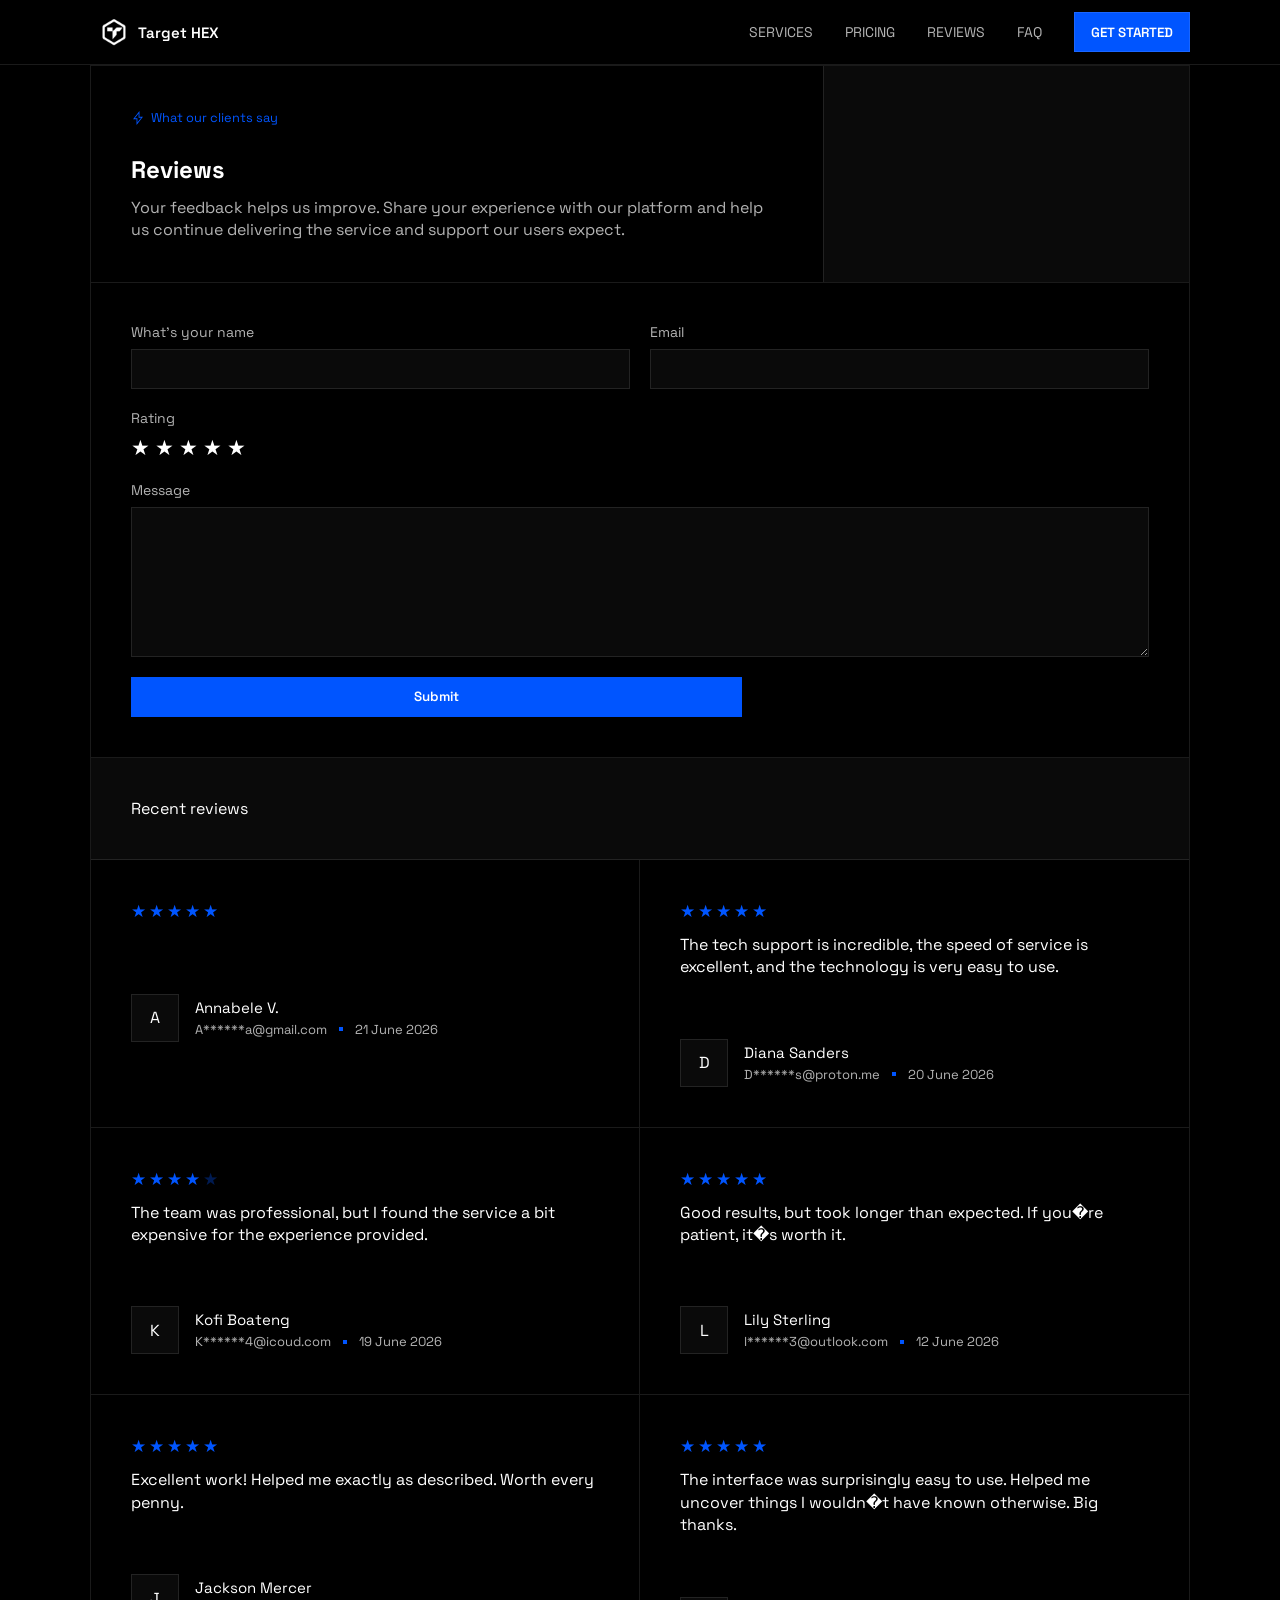
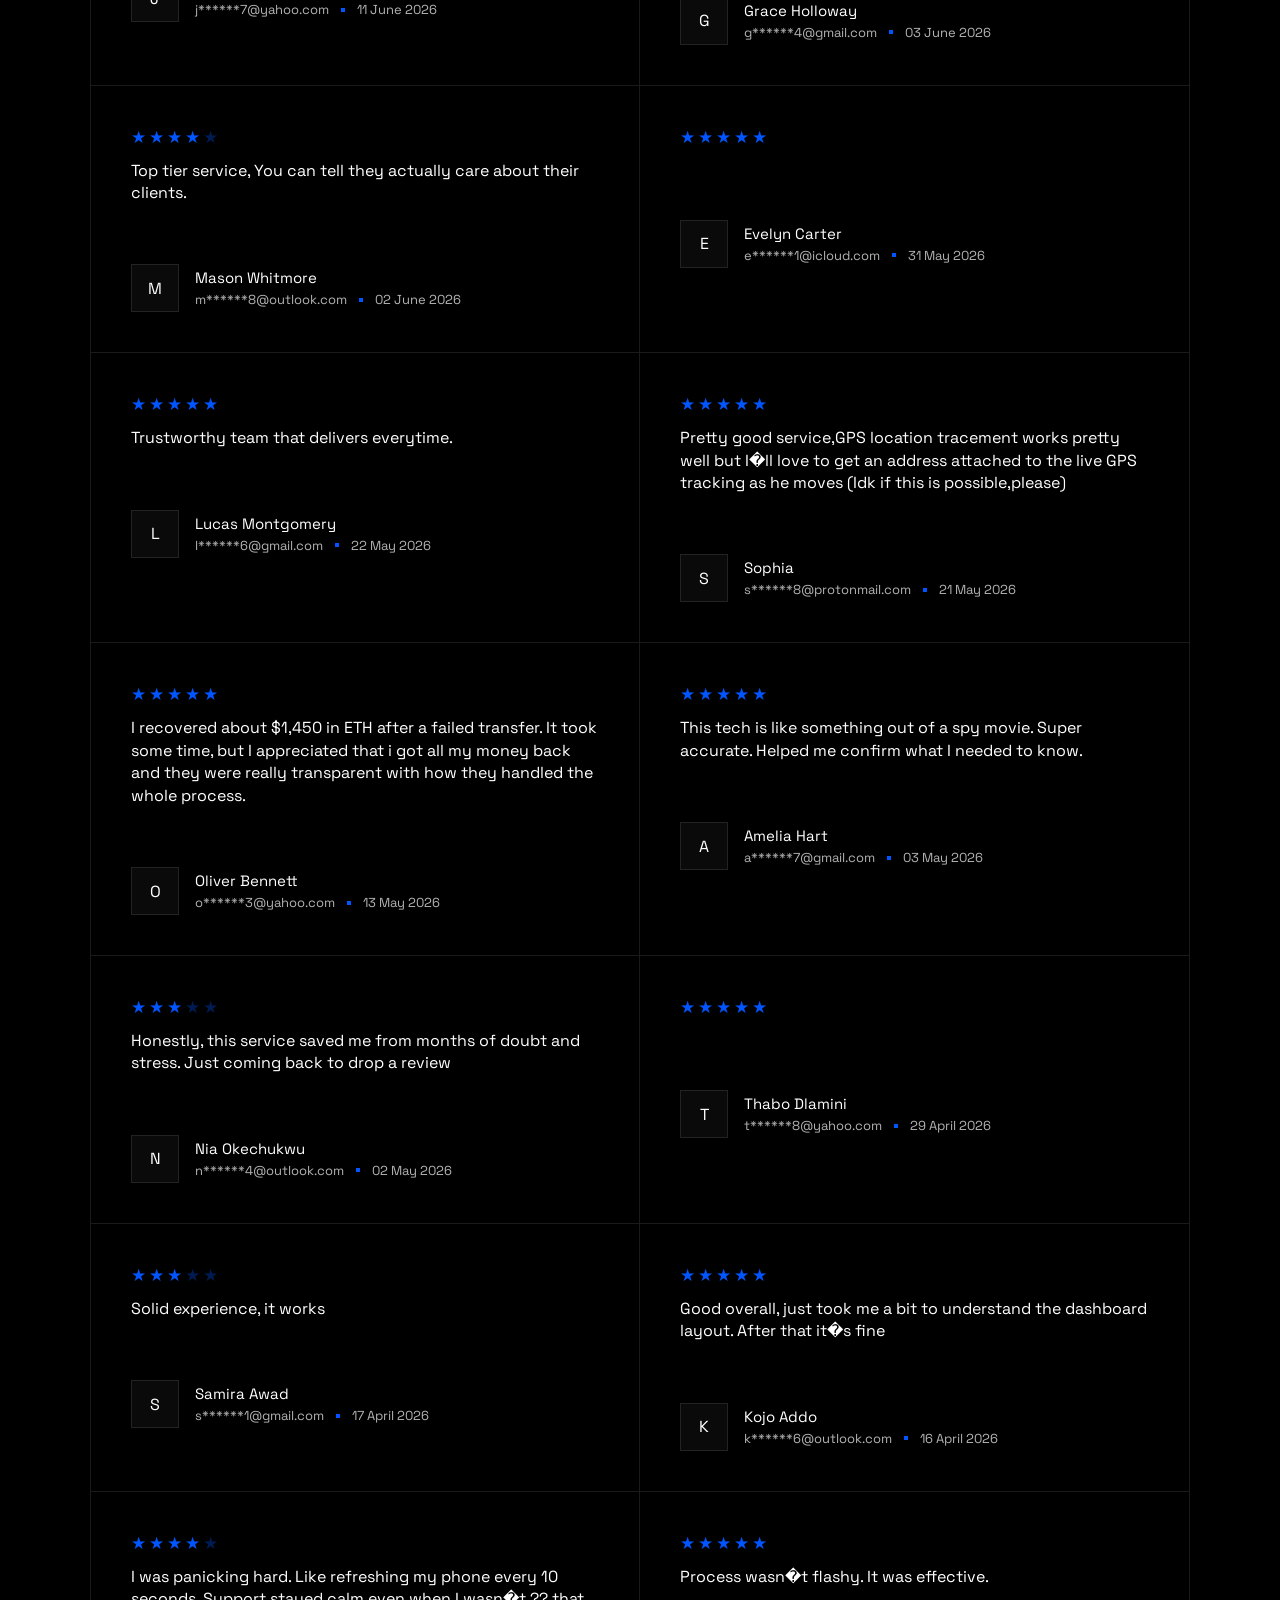
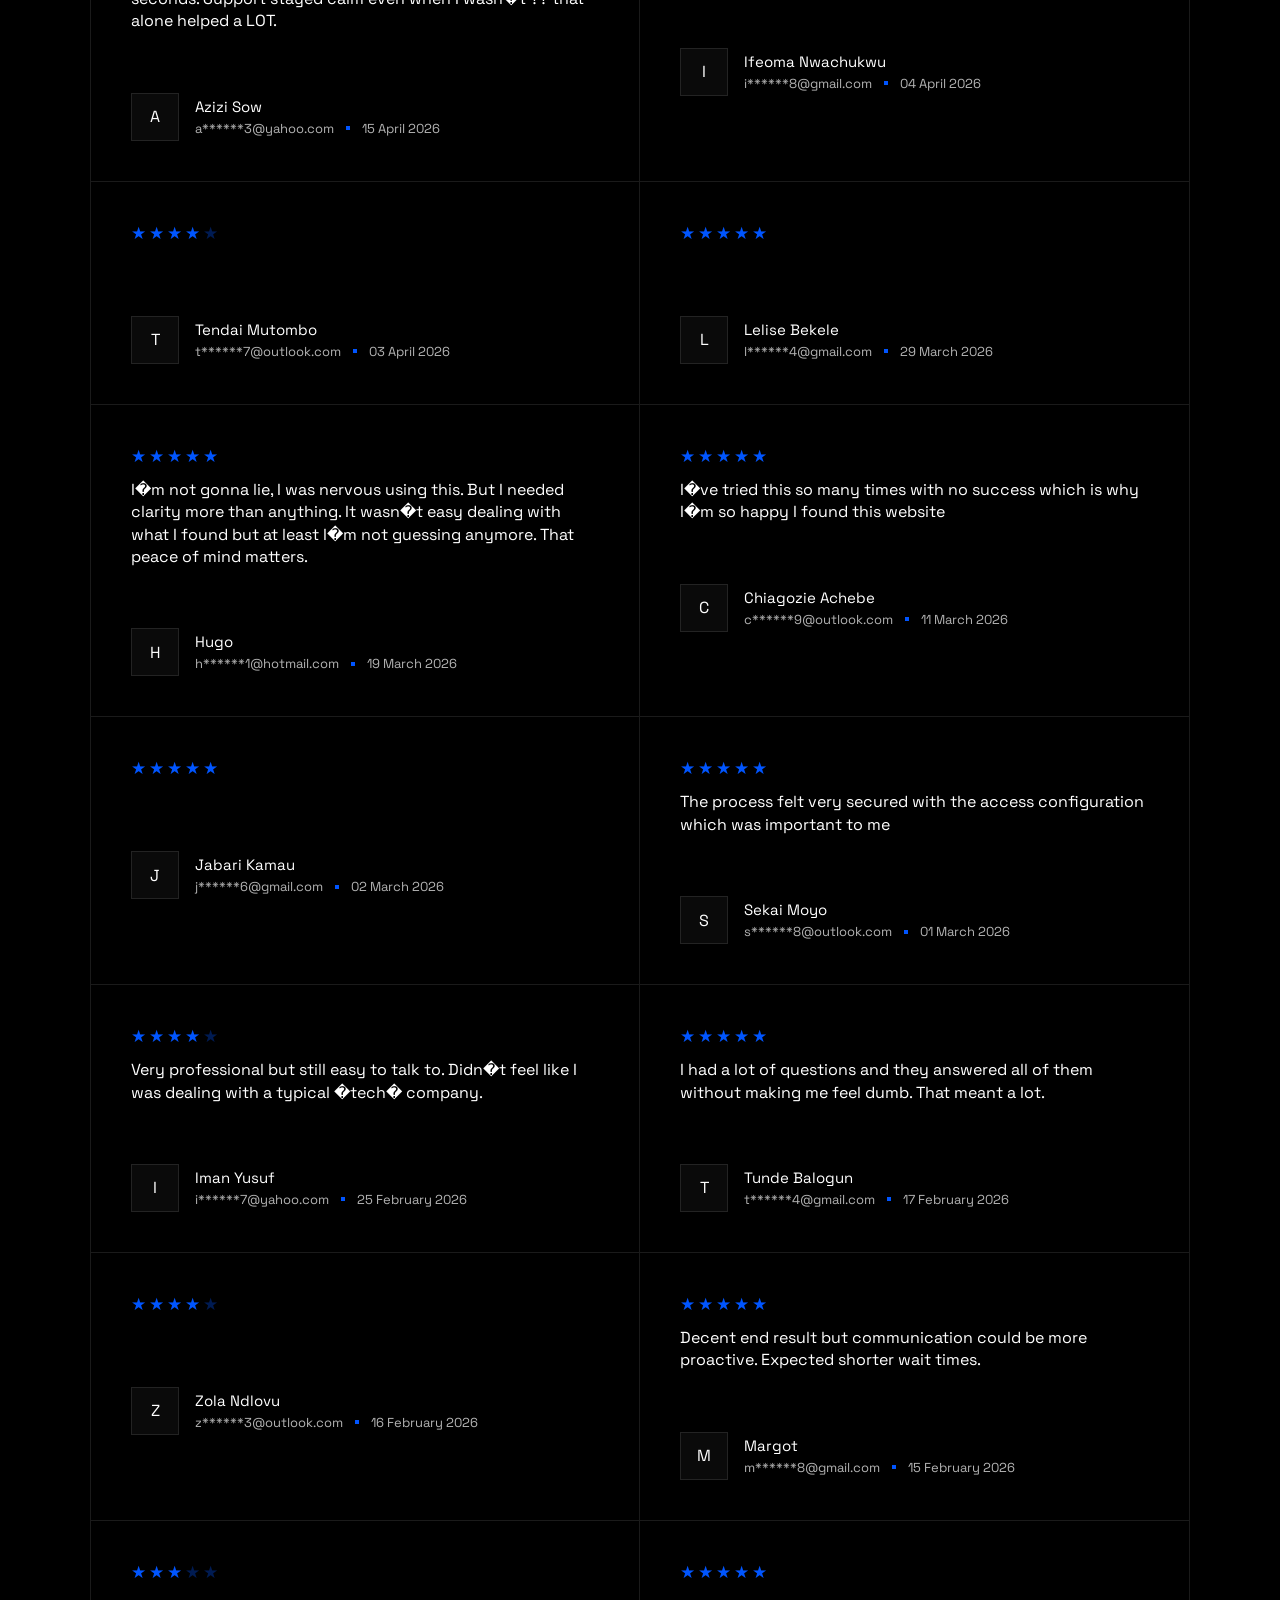
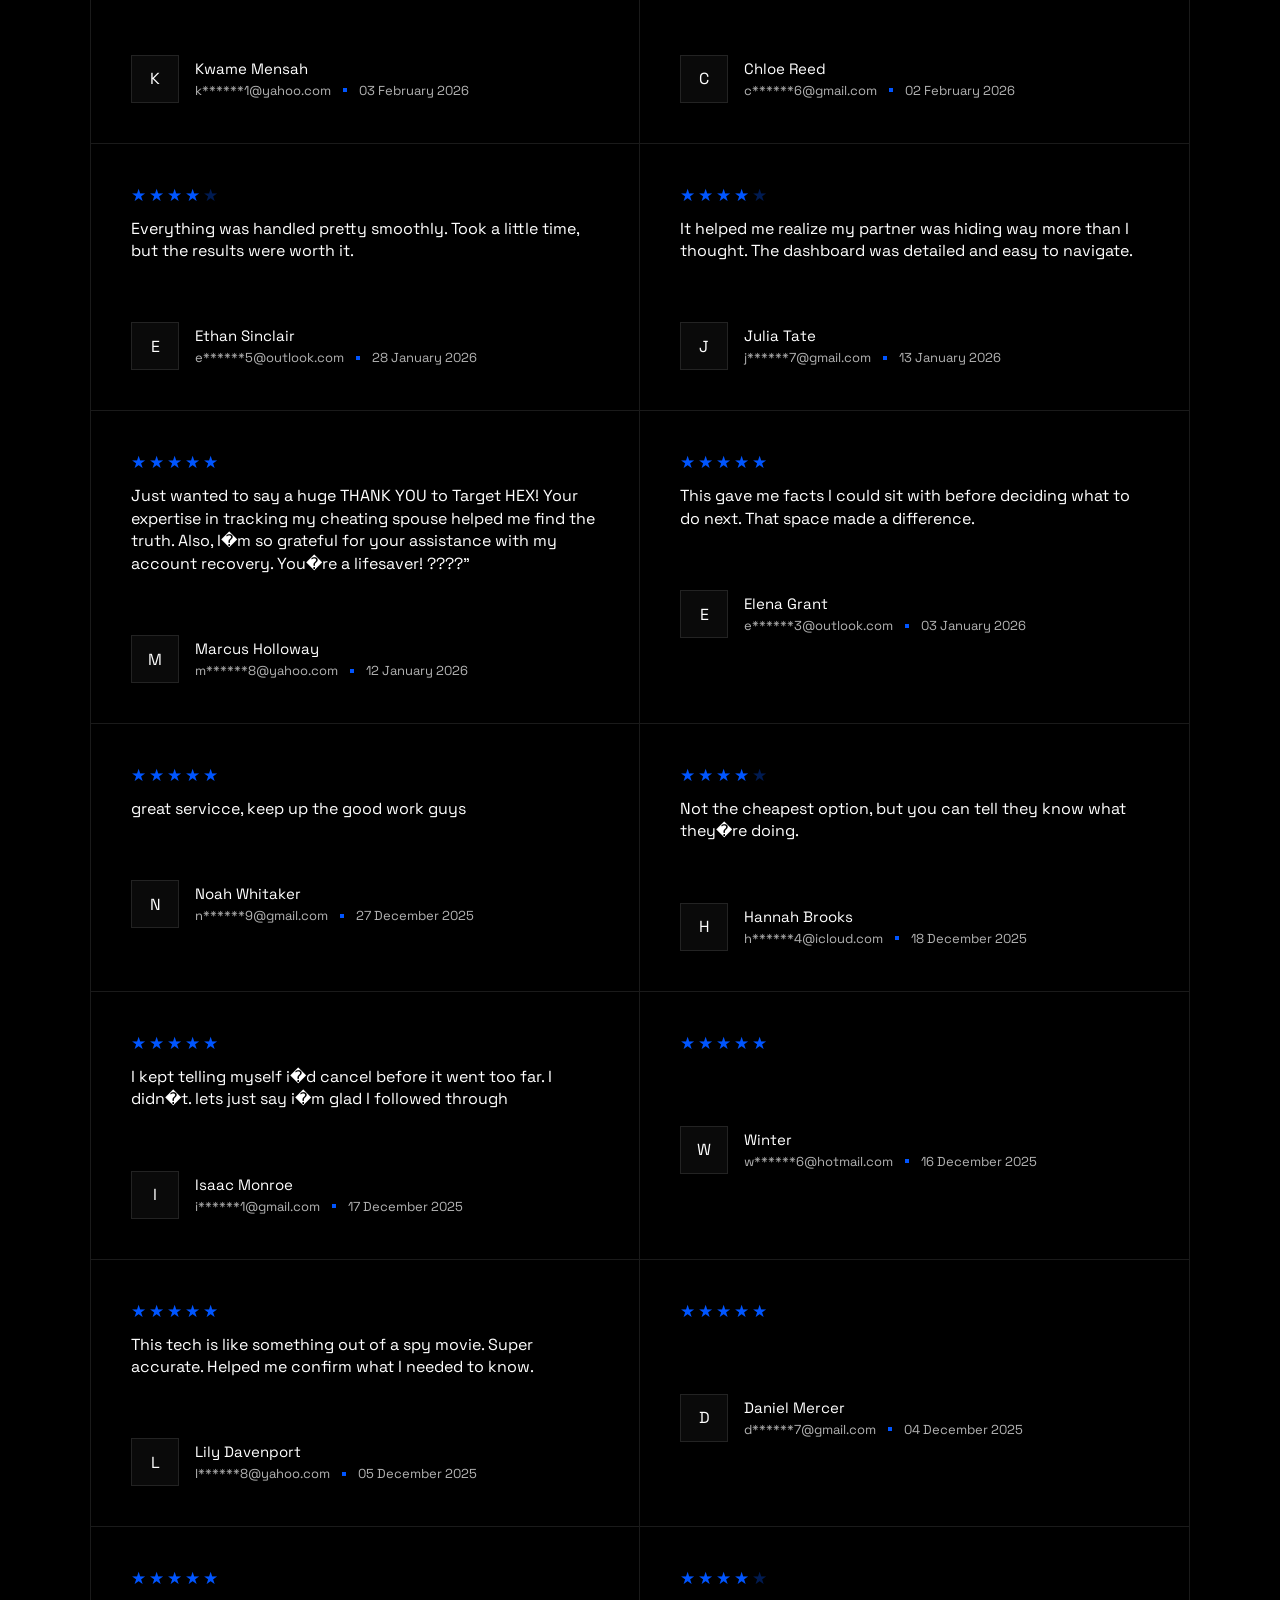
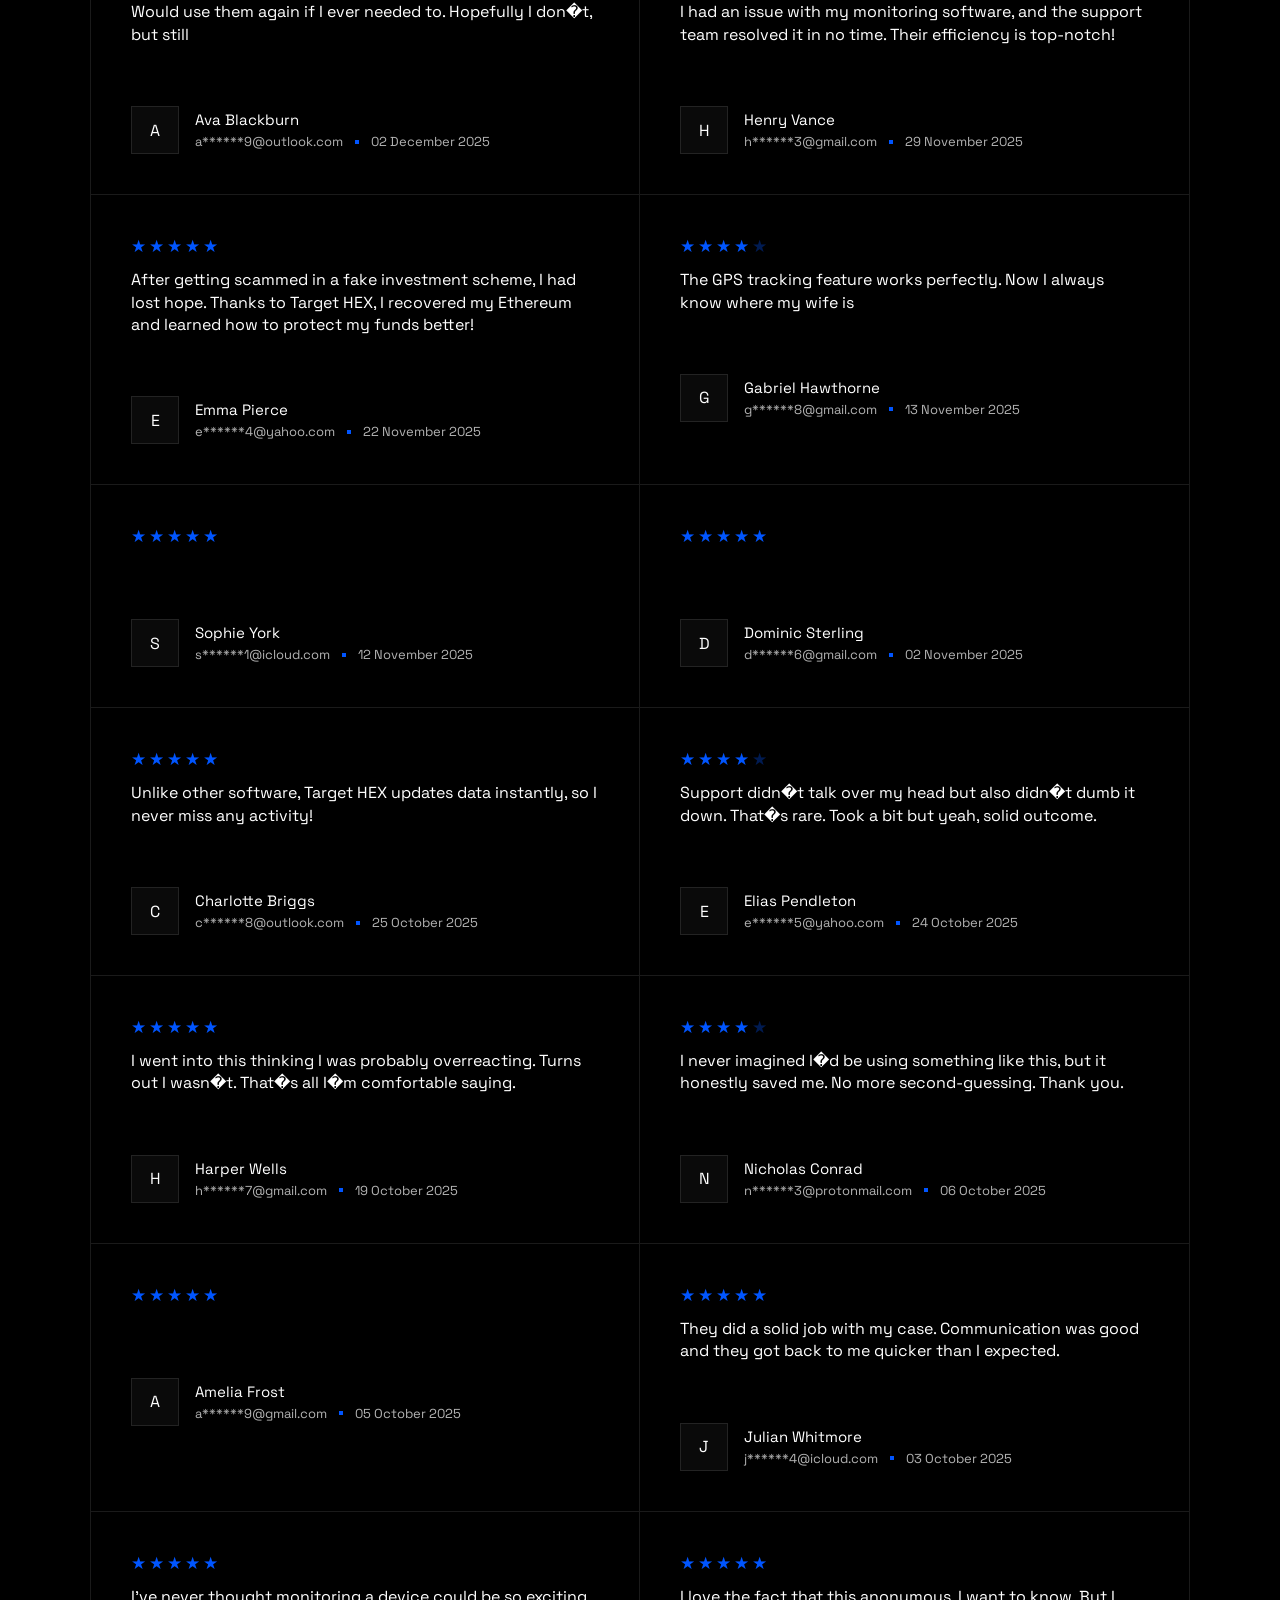
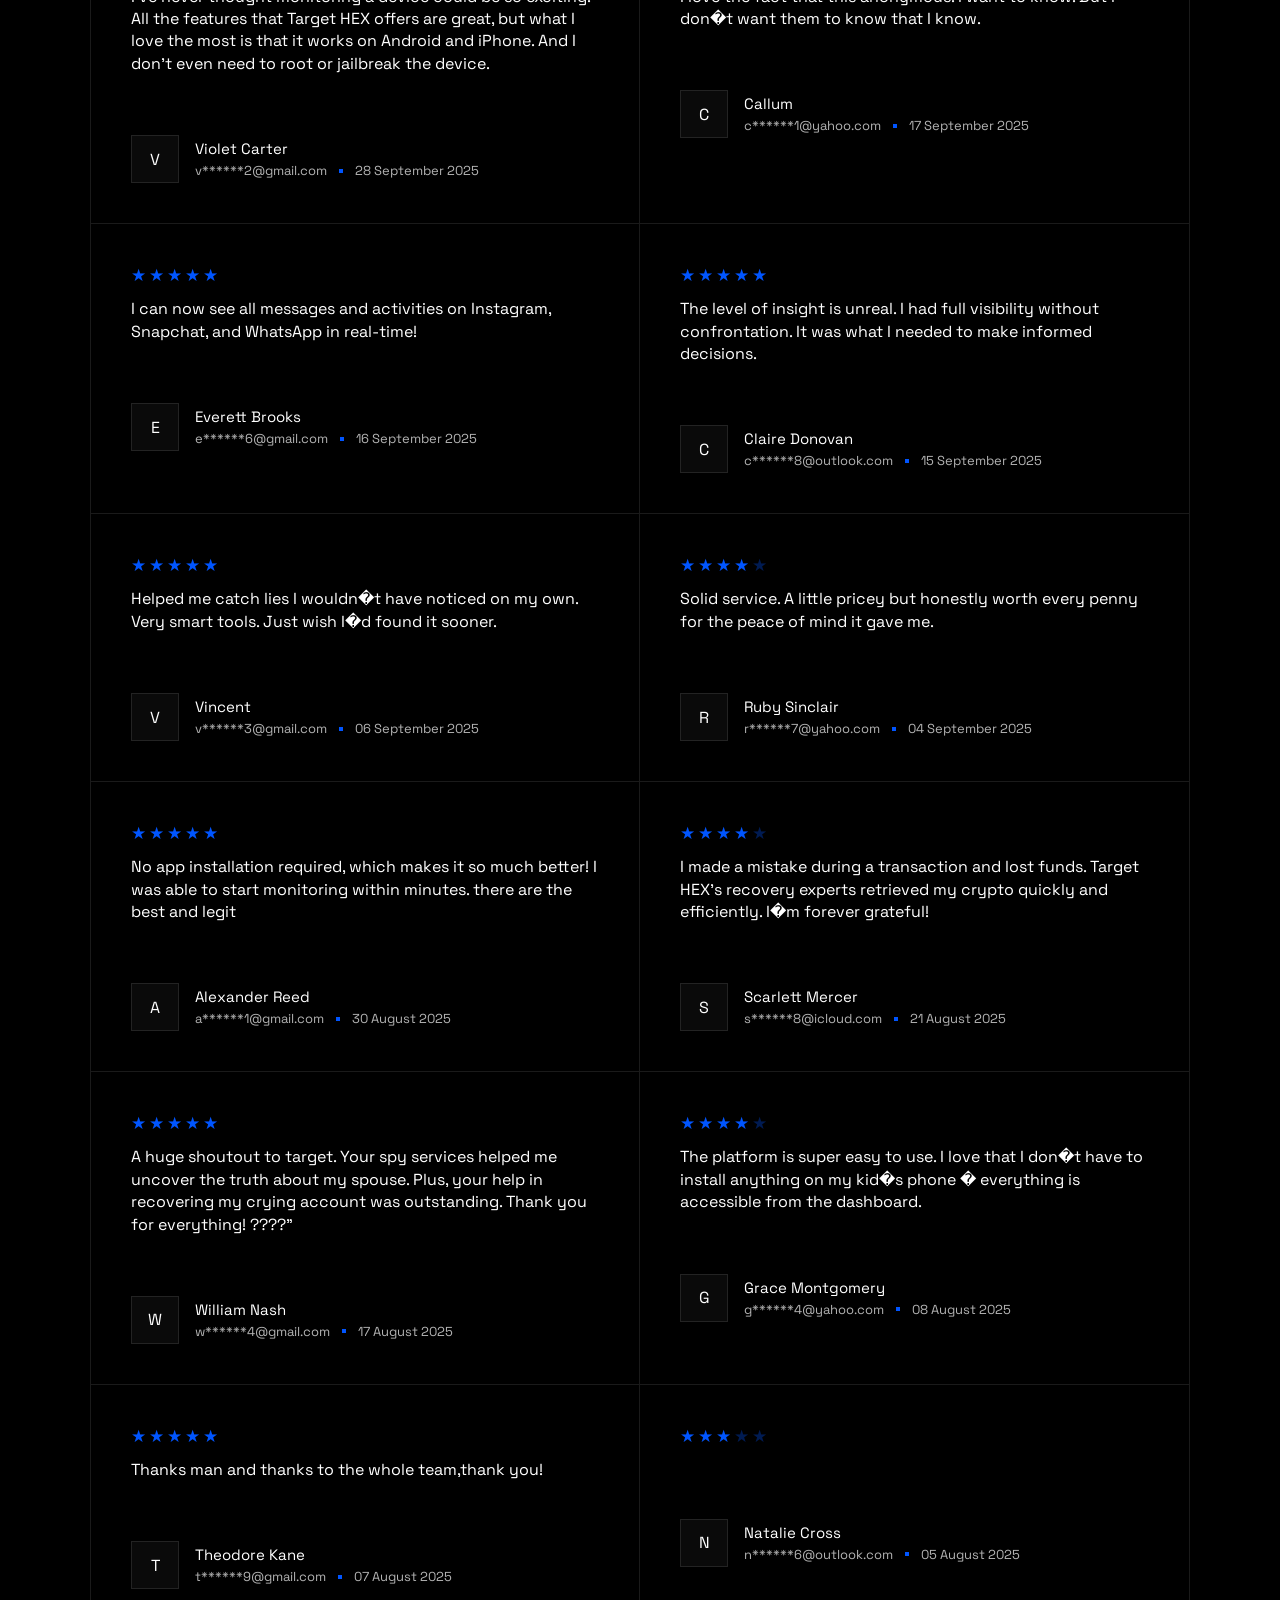
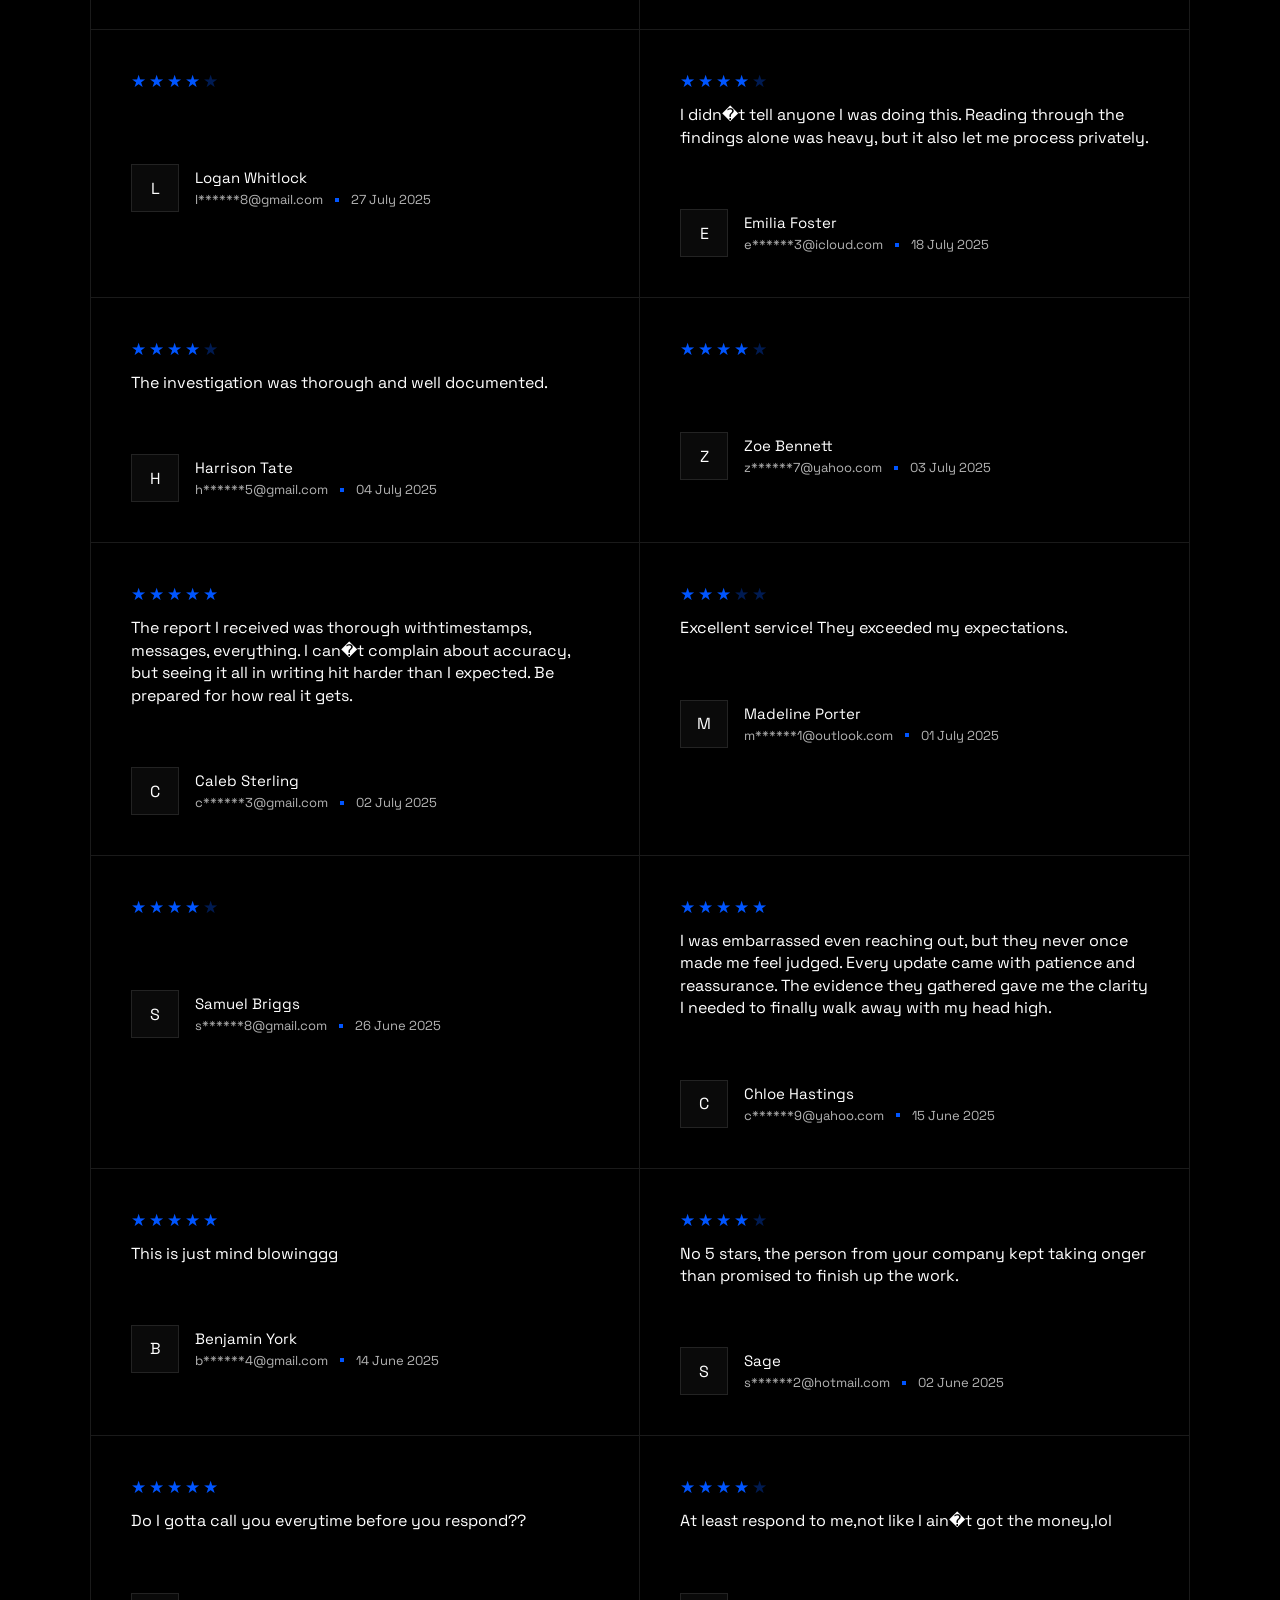
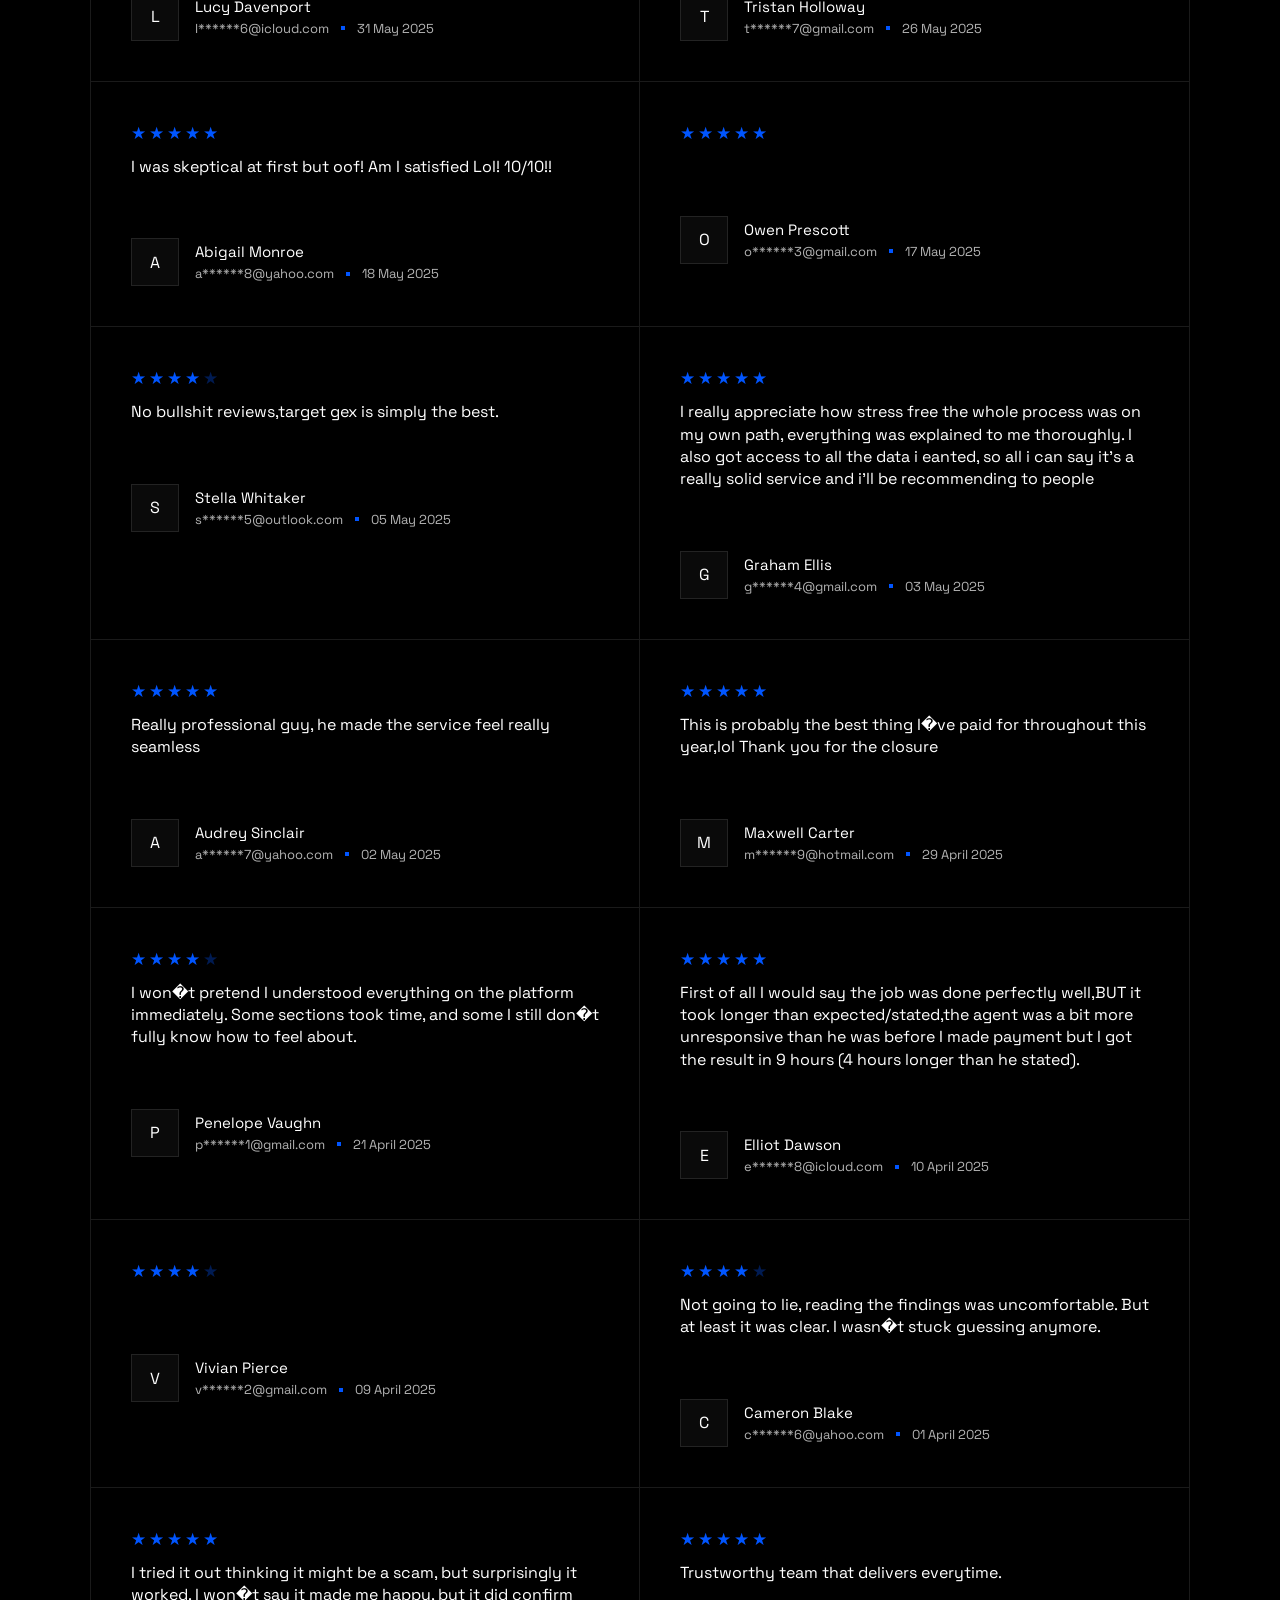
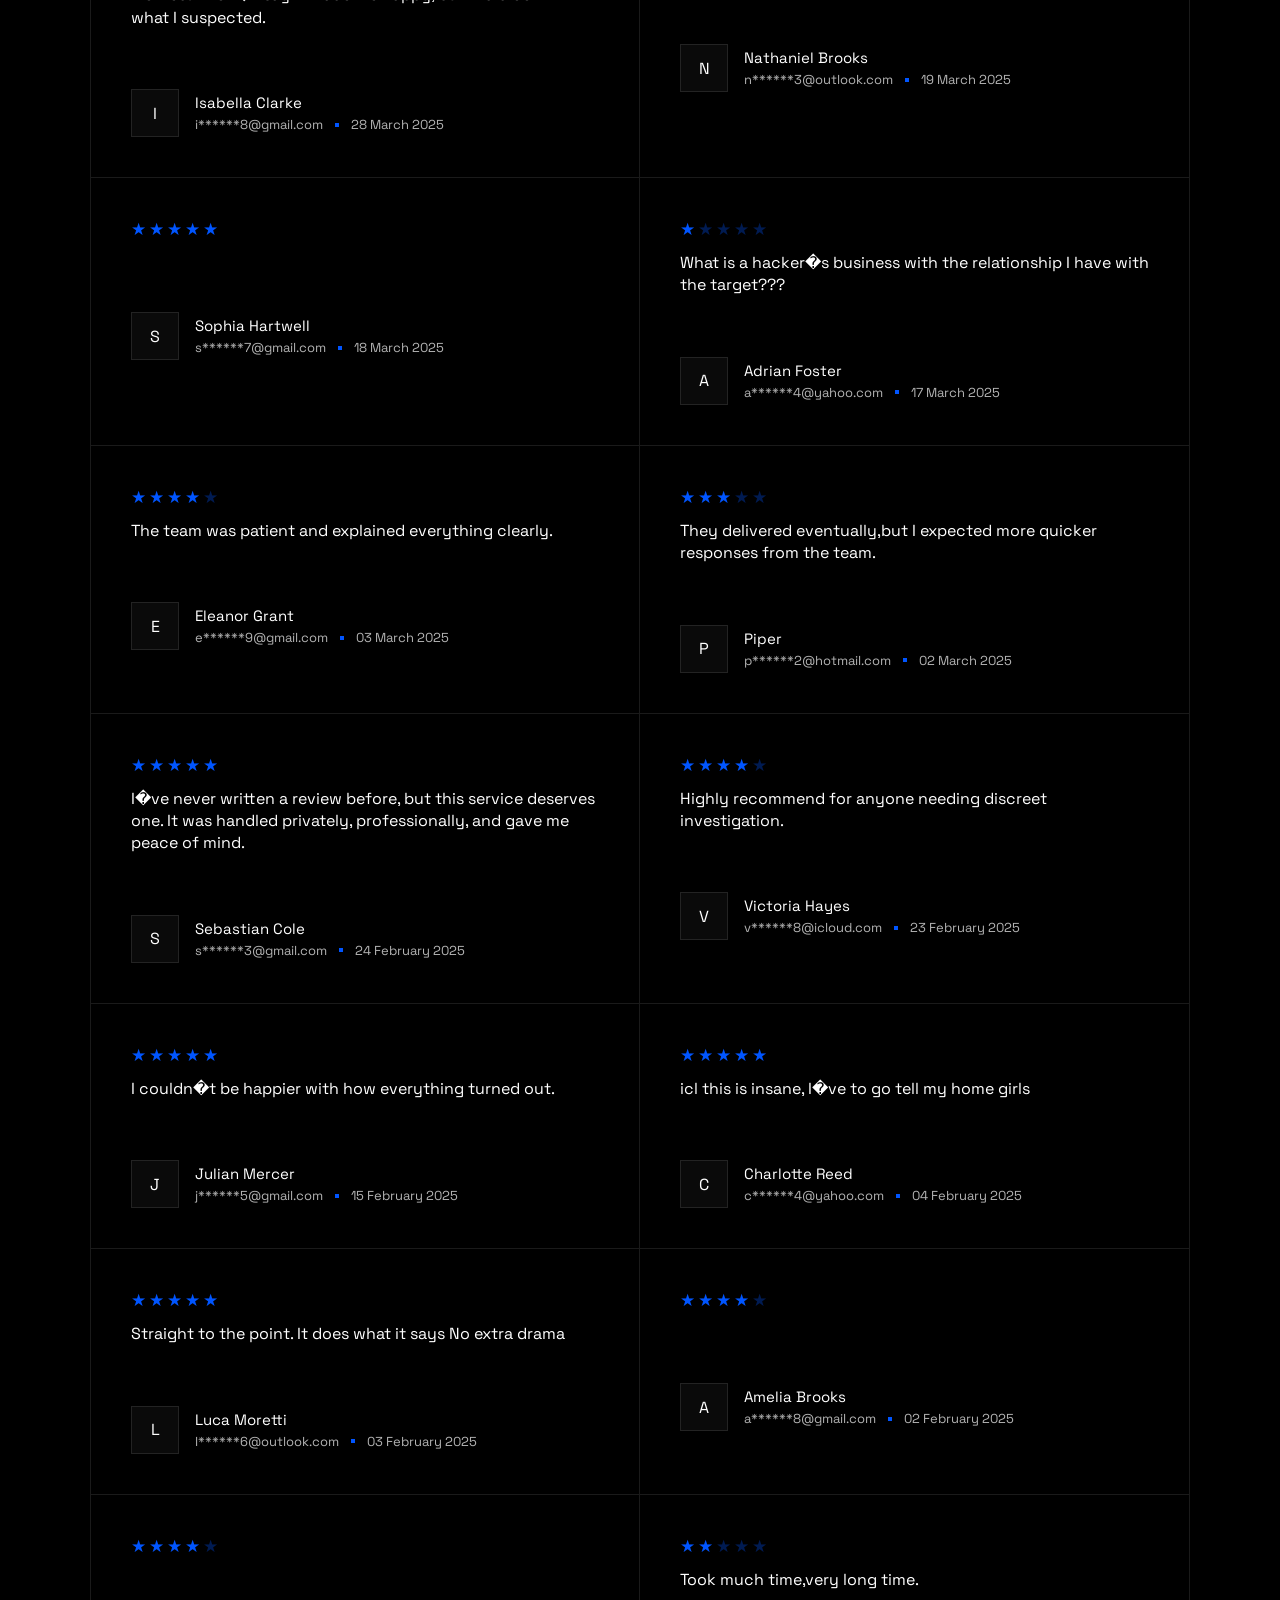
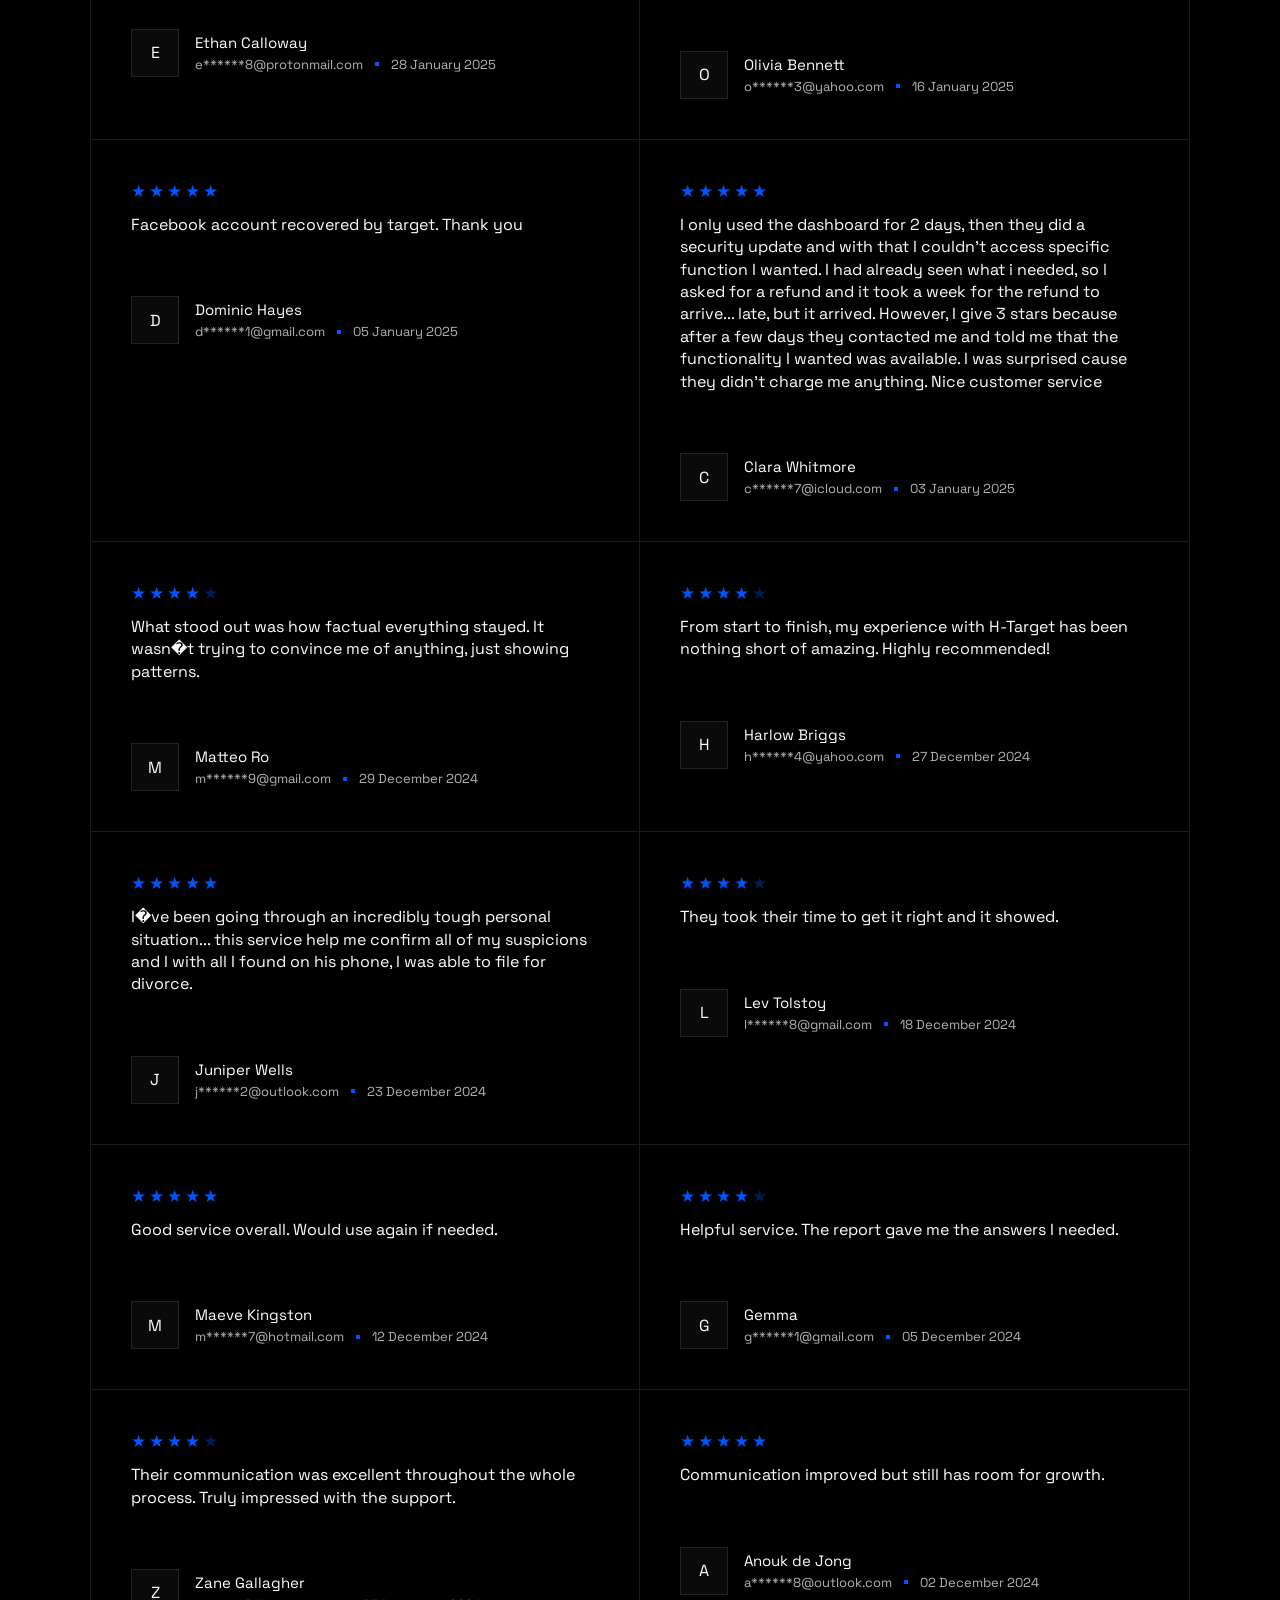
==== Reviews/index.html @ ca9f62d2 "Add files via upload" ====
<!DOCTYPE html>
<html lang="en">
<head>
    <meta charset="UTF-8">
    <meta name="viewport" content="width=device-width, initial-scale=1.0">
    <title>Target HEX | Reviews</title>
    <link rel="stylesheet" href="/style.css">
    <link rel="stylesheet" href="reviews.css">
</head>
<body>
    <div class="page-container">
        <div class="container" id="nav">
            <div class="nav-wrap">
                <a href="/">
                    <div class="logo-container">
                        <img src="/images/logo.png">
                        <p>Target HEX</p>
                    </div>
                </a>
                <div class="nav-links-wrap">
                    <a href="#services">
                        Services
                    </a>
                    <a href="#pricing">
                        Pricing
                    </a>
                    <a href="/Reviews/index.html">
                        Reviews
                    </a>
                    <a href="#faq">
                        FAQ
                    </a>
                    <a href="https://wa.me/13155722378">
                        <button class="primary">Get Started</button>
                    </a>
                </div>
                <div class="menu-btn">
                    <!-- <svg width="24" height="24" viewBox="0 0 24 24" fill="none" xmlns="http://www.w3.org/2000/svg">
                        <path d="M21 11.2497H3V12.7497H21V11.2497Z" fill="#0055ff"/>
                        <path d="M21 6.49976H3V7.99976H21V6.49976Z" fill="#0055ff"/>
                        <path d="M21 15.9998H3V17.4998H21V15.9998Z" fill="#0055ff"/>
                    </svg> -->
                    <img src="/icons/menu.svg" class="open-close-btn">
                </div>
            </div>
            <div class="mobile-nav">
                <div class="lay">
                    <a href="/">
                        <p>Home</p>
                        <div class="menu-btn">
                            <svg width="24" height="24" viewBox="0 0 24 24" fill="none" xmlns="http://www.w3.org/2000/svg">
                                <path fill-rule="evenodd" clip-rule="evenodd" d="M3 11V21H11V15H13V21H21V11L12 2L3 11ZM12 4.12132L19.5 11.6213V19.5H14.5V13.5H9.5V19.5H4.5V11.6213L12 4.12132Z" fill="#0055ff"/>
                            </svg>
                        </div>
                    </a>
                </div>

                <div class="lay">
                    <a href="/#video">
                        <p>Watch video</p>
                        <div class="menu-btn">
                            <svg width="24" height="24" viewBox="0 0 24 24" fill="none" xmlns="http://www.w3.org/2000/svg">
                                <path fill-rule="evenodd" clip-rule="evenodd" d="M23 12L5 22.4V1.59998L23 12ZM6.5 4.19901L20.0017 12L6.5 19.8009V4.19901Z" fill="#0055ff"/>
                            </svg>
                        </div>
                    </a>
                </div>

                <div class="lay">
                    <a href="#services">
                        <p>Services</p>
                        <div class="menu-btn">
                            <svg width="24" height="24" viewBox="0 0 24 24" fill="none" xmlns="http://www.w3.org/2000/svg">
                                <path fill-rule="evenodd" clip-rule="evenodd" d="M22 12C22 17.5228 17.5228 22 12 22C6.47715 22 2 17.5228 2 12C2 6.47715 6.47715 2 12 2C17.5228 2 22 6.47715 22 12ZM14.6533 3.9223C17.8206 4.96205 20.1669 7.81282 20.4674 11.25H16.4875C16.3871 8.24126 15.6877 5.60305 14.6533 3.9223ZM16.4875 12.75C16.3871 15.7587 15.6877 18.397 14.6533 20.0777C17.8206 19.038 20.1669 16.1872 20.4674 12.75H16.4875ZM9.34674 3.9223C6.17936 4.96205 3.83313 7.81282 3.53263 11.25H7.51247C7.61286 8.24126 8.31232 5.60305 9.34674 3.9223ZM7.51247 12.75H3.53263C3.83313 16.1872 6.17936 19.038 9.34674 20.0777C8.31232 18.397 7.61286 15.7587 7.51247 12.75ZM10.1859 5.54448C9.54619 6.96606 9.09513 8.9629 9.01335 11.25H14.9867C14.9049 8.9629 14.4538 6.96606 13.8141 5.54448C13.042 3.82873 12.2847 3.5 12 3.5C11.7153 3.5 10.958 3.82873 10.1859 5.54448ZM14.9867 12.75H9.01335C9.09513 15.0371 9.54619 17.0339 10.1859 18.4555C10.958 20.1713 11.7153 20.5 12 20.5C12.2847 20.5 13.042 20.1713 13.8141 18.4555C14.4538 17.0339 14.9049 15.0371 14.9867 12.75Z" fill="#0055ff"/>
                            </svg>
                        </div>
                    </a>
                </div>

                <div class="lay">
                    <a href="/Reviews/index.html">
                        <p>Reviews</p>
                        <div class="menu-btn">
                            <svg width="24" height="24" viewBox="0 0 24 24" fill="none" xmlns="http://www.w3.org/2000/svg">
                                <path fill-rule="evenodd" clip-rule="evenodd" d="M20.7341 4.95282C19.6061 3.82677 18.0774 3.19433 16.4835 3.19434C14.8576 3.20205 13.2986 3.84224 12.1365 4.97934L12 5.10811L11.8635 4.97934C10.7014 3.84224 9.14237 3.20205 7.51651 3.19434C5.92265 3.19433 4.39392 3.82677 3.2659 4.95282C2.13789 6.07886 1.50278 7.60649 1.5 9.20035C1.5 12.4344 2.6865 13.9779 7.98901 18.1674L12 21.2806L16.011 18.1674C21.3135 13.9779 22.5 12.4344 22.5 9.20035C22.4972 7.60649 21.8621 6.07886 20.7341 4.95282ZM10.8144 6.05147L10.8242 6.06102L12 7.17035L13.1758 6.06102L13.1856 6.05147C14.0683 5.18775 15.2522 4.70112 16.487 4.69434C17.6823 4.69527 18.8284 5.16993 19.6744 6.0144C20.5209 6.8595 20.9977 8.00591 21 9.20207C20.9998 10.5692 20.7671 11.4351 20.0326 12.4409C19.2115 13.5652 17.7505 14.8811 15.0861 16.9865L12 19.3818L8.91389 16.9864C6.24947 14.8811 4.7885 13.5652 3.96744 12.4409C3.23286 11.435 3.00015 10.5691 3 9.20171C3.00242 8.00568 3.47915 6.85941 4.32564 6.0144C5.17158 5.16993 6.31775 4.69527 7.51296 4.69434C8.74783 4.70112 9.93174 5.18775 10.8144 6.05147Z" fill="#0055ff"/>
                            </svg>
                        </div>
                    </a>
                </div>

                <div class="lay">
                    <a href="#faq">
                        <p>FAQ</p>
                        <div class="menu-btn">
                            <svg width="24" height="24" viewBox="0 0 24 24" fill="none" xmlns="http://www.w3.org/2000/svg">
                                <path d="M21 11.2498H6V12.7498H21V11.2498Z" fill="#0055ff"/>
                                <path d="M4.5 11.2498H3V12.7498H4.5V11.2498Z" fill="#0055ff"/>
                                <path d="M21 6.49976H6V7.99976H21V6.49976Z" fill="#0055ff"/>
                                <path d="M4.5 6.49976H3V7.99976H4.5V6.49976Z" fill="#0055ff"/>
                                <path d="M21 15.9998H6V17.4998H21V15.9998Z" fill="#0055ff"/>
                                <path d="M4.5 15.9998H3V17.4998H4.5V15.9998Z" fill="#0055ff"/>
                            </svg>
                        </div>
                    </a>
                </div>

                <a href="https://wa.me/13155722378">
                    <button class="primary">Get Started</button>
                </a>
                
            </div>
        </div>
        <div class="container" id="reviews">
            <div class="wrap">
                <div class="section-head">
                    <div class="section-title-sub">
                        <div class="tag">
                            <svg width="24" height="24" viewBox="0 0 24 24" fill="none" xmlns="http://www.w3.org/2000/svg">
                                <g clip-path="url(#clip0_31_5843)">
                                    <path fill-rule="evenodd" clip-rule="evenodd" d="M9.5 24V14H3.5L14.5 0V10H20.5L9.5 24ZM17.4138 11.5L11 19.663V12.5H6.5862L13 4.33698V11.5H17.4138Z"/>
                                </g>
                                <defs>
                                    <clipPath id="clip0_31_5843">
                                        <rect width="24" height="24" fill="white"/>
                                    </clipPath>
                                </defs>
                            </svg>
                            <span>What our clients say</span>
                        </div>
                        <div class="title-sub-two">
                            <h2>Reviews</h2>
                            <p>Your feedback helps us improve. Share your experience with our platform and help us continue delivering the service and support our users expect.</p>
                        </div>
                    </div>
                    <div class="box">

                    </div>
                </div>
                <div class="drop-rev" >
                    
                    <form id="review-form" class="review-form" action="">
                        <div class="side">
                            <div class="field">
                                <label for="name">What's your name</label>
                                <input id="name" name="name" type="text">
                            </div>
                            <div class="field">
                                <label for="email">Email</label>
                                <input id="email" name="email" type="email">
                            </div>
                        </div>
                        <div class="field cds">
                            <label for="">Rating</label>
                            <div class="star-rating">
                                <input type="radio" id="star5" name="rating" required value="5"><label for="star5">&#9733;</label>
                                <input type="radio" id="star4" name="rating" required value="4"><label for="star4">&#9733;</label>
                                <input type="radio" id="star3" name="rating" required value="3"><label for="star3">&#9733;</label>
                                <input type="radio" id="star2" name="rating" required value="2"><label for="star2">&#9733;</label>
                                <input type="radio" id="star1" name="rating" required value="1"><label for="star1">&#9733;</label>
                            </div>
                        </div>
                        <div class="field">
                            <label for="message">Message</label>
                            <textarea name="message" id="message"></textarea>
                        </div>
                        <button class="complete" type="submit">Submit</button>
                    </form>
                </div>
                <div class="drop-rev oht">
                    <p>Recent reviews</p>
                </div>
                <div class="reviews-grid">
                                        
                </div>
                
            </div>
        </div>
        <div class="container" id="faq">
            <div class="wrap">
                <div class="section-head">
                    <div class="section-title-sub">
                        <div class="tag">
                            <svg width="24" height="24" viewBox="0 0 24 24" fill="none" xmlns="http://www.w3.org/2000/svg">
                                <g clip-path="url(#clip0_31_5843)">
                                    <path fill-rule="evenodd" clip-rule="evenodd" d="M9.5 24V14H3.5L14.5 0V10H20.5L9.5 24ZM17.4138 11.5L11 19.663V12.5H6.5862L13 4.33698V11.5H17.4138Z"/>
                                </g>
                                <defs>
                                    <clipPath id="clip0_31_5843">
                                        <rect width="24" height="24" fill="white"/>
                                    </clipPath>
                                </defs>
                            </svg>
                            <span>FAQ</span>
                        </div>
                        <div class="title-sub-two">
                            <h2>Frequently asked Questions</h2>
                            <p>Because finding the truth should be simple, secure, and clear.</p>
                        </div>
                    </div>
                    <div class="box">

                    </div>
                </div>
                <div class="faq-list">
                    <div class="faq-item">
                        <div class="topper">
                            <p class="question">
                                Does the victim know about the hack?
                            </p>
                            <svg width="24" height="24" viewBox="0 0 24 24" fill="none" xmlns="http://www.w3.org/2000/svg">
                                <path d="M11.2519 2.99988V11.2498H3.00195V12.7498H11.2519V20.9999H12.7519V12.7498H21.0019V11.2498H12.7519V2.99988H11.2519Z" fill="#fff"/>
                            </svg>
                        </div>
                        <div class="answer">
                            <p>Most cases begin showing initial findings within 24–72 hours, depending on the scope and tools deployed. We’ll keep you updated every step of the way.</p>
                        </div>
                    </div>

                    <div class="faq-item">
                        <div class="topper">
                            <p class="question">
                                How can I get this service?
                            </p>
                            <svg width="24" height="24" viewBox="0 0 24 24" fill="none" xmlns="http://www.w3.org/2000/svg">
                                <path d="M11.2519 2.99988V11.2498H3.00195V12.7498H11.2519V20.9999H12.7519V12.7498H21.0019V11.2498H12.7519V2.99988H11.2519Z" fill="#fff"/>
                            </svg>
                        </div>
                        <div class="answer">
                            <p>Reach out on the platform that works best for you—we’ll be sure to reply quickly.</p>
                        </div>
                    </div>

                    <div class="faq-item">
                        <div class="topper">
                            <p class="question">
                                How much do you charge?
                            </p>
                            <svg width="24" height="24" viewBox="0 0 24 24" fill="none" xmlns="http://www.w3.org/2000/svg">
                                <path d="M11.2519 2.99988V11.2498H3.00195V12.7498H11.2519V20.9999H12.7519V12.7498H21.0019V11.2498H12.7519V2.99988H11.2519Z" fill="#fff"/>
                            </svg>
                        </div>
                        <div class="answer">
                            <p>Send a message via our social media handles to enquire about service cost.</p>
                        </div>
                    </div>

                    <div class="faq-item">
                        <div class="topper">
                            <p class="question">
                                Do you recover lost crypto?
                            </p>
                            <svg width="24" height="24" viewBox="0 0 24 24" fill="none" xmlns="http://www.w3.org/2000/svg">
                                <path d="M11.2519 2.99988V11.2498H3.00195V12.7498H11.2519V20.9999H12.7519V12.7498H21.0019V11.2498H12.7519V2.99988H11.2519Z" fill="#fff"/>
                            </svg>
                        </div>
                        <div class="answer">
                            <p>Yes we offer Cryptocurrency recovery services</p>
                        </div>
                    </div>

                    <div class="faq-item">
                        <div class="topper">
                            <p class="question">
                                What are the payment methods?
                            </p>
                            <svg width="24" height="24" viewBox="0 0 24 24" fill="none" xmlns="http://www.w3.org/2000/svg">
                                <path d="M11.2519 2.99988V11.2498H3.00195V12.7498H11.2519V20.9999H12.7519V12.7498H21.0019V11.2498H12.7519V2.99988H11.2519Z" fill="#fff"/>
                            </svg>
                        </div>
                        <div class="answer">
                            <p>We provide users with an online payment merchant,We as well accept crypto payments via Bitcoins etc.</p>
                        </div>
                    </div>

                    <div class="faq-item">
                        <div class="topper">
                            <p class="question">
                                Do you provide proof of work?
                            </p>
                            <svg width="24" height="24" viewBox="0 0 24 24" fill="none" xmlns="http://www.w3.org/2000/svg">
                                <path d="M11.2519 2.99988V11.2498H3.00195V12.7498H11.2519V20.9999H12.7519V12.7498H21.0019V11.2498H12.7519V2.99988H11.2519Z" fill="#fff"/>
                            </svg>
                        </div>
                        <div class="answer">
                            <p>We do not supply sample data, name, contact, photo or screenshot as some users exploit those to target victims hereby staining the firm's image.</p>
                        </div>
                    </div>

                    <div class="faq-item">
                        <div class="topper">
                            <p class="question">
                                Is our conversation safe?
                            </p>
                            <svg width="24" height="24" viewBox="0 0 24 24" fill="none" xmlns="http://www.w3.org/2000/svg">
                                <path d="M11.2519 2.99988V11.2498H3.00195V12.7498H11.2519V20.9999H12.7519V12.7498H21.0019V11.2498H12.7519V2.99988H11.2519Z" fill="#fff"/>
                            </svg>
                        </div>
                        <div class="answer">
                            <p>Currently, all of our conversations are encrypted with the SHA-256 algorithm, which means that no eavesdroppers can see or intercept any messages.</p>
                        </div>
                    </div>

                    <div class="faq-item">
                        <div class="topper">
                            <p class="question">
                                Will Target Hex complete my job with a 100% guarantee?
                            </p>
                            <svg width="24" height="24" viewBox="0 0 24 24" fill="none" xmlns="http://www.w3.org/2000/svg">
                                <path d="M11.2519 2.99988V11.2498H3.00195V12.7498H11.2519V20.9999H12.7519V12.7498H21.0019V11.2498H12.7519V2.99988H11.2519Z" fill="#fff"/>
                            </svg>
                        </div>
                        <div class="answer">
                            <p>Average job completion rate is over 97%</p>
                        </div>
                    </div>

                    <div class="faq-item">
                        <div class="topper">
                            <p class="question">
                                Can I pay Target HEX directly?
                            </p>
                            <svg width="24" height="24" viewBox="0 0 24 24" fill="none" xmlns="http://www.w3.org/2000/svg">
                                <path d="M11.2519 2.99988V11.2498H3.00195V12.7498H11.2519V20.9999H12.7519V12.7498H21.0019V11.2498H12.7519V2.99988H11.2519Z" fill="#fff"/>
                            </svg>
                        </div>
                        <div class="answer">
                            <p>Yes. We will provide you with any available online payment merchant tag to pay through •PayPal• Zelle• Apple Pay, etc. You can’t make a direct payment to Target HEX's personal account cause hackers stay anonymous.</p>
                        </div>
                    </div>
                </div>
            </div>
        </div>
        <div class="container" id="footer">
            <div class="wrap">
                <div class="cta">
                    <div>
                        <h2>Take back control today.</h2>
                        <p>Start your free trial and discover the truth discreetly, securely, and on your terms.</p>
                    </div>
                    <a href="https://wa.me/13155722378">
                        <button class="primary">Contact us</button>
                    </a>
                </div>
                <footer>
                    <div class="footer-top">
                        <div class="w-form">
                            <a href="/">
                                <div class="logo-container">
                                    <img src="/images/logo.png">
                                    <p>Target HEX</p>
                                </div>
                            </a>
                            <form action="">
                                <p>Fill out the form below and we will get back to you as soon as possible</p>
                                <div class="side">
                                    <div class="field">
                                        <label for="first-name">First Name</label>
                                        <input id="first-name" type="text" required>
                                    </div>
                                    <div class="field">
                                        <label for="Last-name">Last Name</label>
                                        <input id="last-name" type="text">
                                    </div>
                                </div>
                                <div class="field">
                                    <label for="email">Email</label>
                                    <input id="email" type="email">
                                </div>
                                <div class="field">
                                    <label for="tel">Phone (optional)</label>
                                    <input id="tel" type="tel">
                                </div>
                                <div class="field">
                                    <label for="message">Message</label>
                                    <textarea name="" id="message"></textarea>
                                </div>
                                <button class="complete" type="submit">Submit</button>
                            </form>
                        </div>
                        <div class="w-links">
                            <div>
                                <p>Pages</p>
                                <a href="#services">Services</a>
                                <a href="/Reviews/index.html">Reviews</a>
                                <a href="#pricing">Pricing</a>
                                <a href="faq">FAQ</a>
                            </div>
                            <div>
                                <p>Follow us</p>
                                <a href="https://x.com/targethex">Twitter</a>
                                <a href="https://www.facebook.com/share/1JjVktm4RK/?mibextid=wwXIfr">Facebook</a>
                                <a href="https://wa.me/13155722378">WhatsApp</a>
                            </div>
                        </div>
                    </div>
                    <div class="footer-bottom">
                        <span>© 2026 Target HEX. All rights reserved.</span>
                        <div class="legal">
                            <a href="#">Privacy Policy</a>
                            <a href="#">Terms & conditions</a>
                        </div>
                    </div>
                </footer>
            </div>
        </div>
    </div>


    <script src="/nav.js"></script>
    <script src="/launch-reviews.js"></script>
    <script src="/nw-review-function.js"></script>
</body>
</html>
---- style.css ----
@import url('https://fonts.googleapis.com/css2?family=Space+Grotesk:wght@300..700&display=swap');
*{
    box-sizing: border-box;
    padding: 0;
    margin: 0;
    font-family: "Space Grotesk", sans-serif;
    font-optical-sizing: auto;
    scroll-behavior: smooth;
}
:root{
    --accent-color: #0055ff;
    --borders: hsla(0, 0%, 100%, 0.1);
    --secondary-text: hsla(0, 0%, 100%, 0.7);
}

a{
    text-decoration: none;
}
h1{
    font-size: 36px;
    text-transform: capitalize;
}
h2{
    font-size: 24px;
}
h3{
    font-size: 16px;
}


body{
    background-color: black;
    color: white;
}
.page-container{
    display: flex;
    flex-flow: column;
    /* gap: 24px; */
}
.container{
    display: flex;
    justify-content: center;
    width: 100%;
    padding: 0 40px;
    scroll-margin-top: 68px;
    margin-bottom: 24px;
}
.container:first-child{
    margin-bottom: 0;
}

.wrap{
    display: flex;
    flex-flow: column;
    width: 100%;
    max-width: 1100px;
    overflow: hidden;
    border: 1px solid var(--borders);
}
.header-wrap{
    border-top: 0;
}

/* Nav bar */
#nav{
    border-bottom: 1px solid var(--borders);
    padding: 12px 40px;
    position: sticky;
    display: flex;
    flex-flow: column;
    align-items: center;
    top: 0;
    overflow: hidden;
    z-index: 200;
    background-color: #000;
}
.nav-wrap{
    display: flex;
    align-items: center;
    width: 100%;
    max-width: 1100px;
    justify-content: space-between;
}
a .logo-container{
    color: white;
}
.logo-container{
    display: flex;
    flex-flow: row;
    align-items: center;
    height: 40px;
    gap: 0;
}
.logo-container img{
    height: 48px;
}
.logo-container p{
    font-size: 15px;
    font-weight: 600;
}
.nav-links-wrap{
    display: flex;
    gap: 32px;
    align-items: center;
}
.nav-links-wrap a{
    text-decoration: none;
    font-size: 14px;
    color: var(--secondary-text);
    text-transform: uppercase;
    transition: all ease-in 200m;
}
.nav-links-wrap a:hover{
    color: white;
}
.menu-btn{
    background-color: hsla(220, 100%, 50%, 0.2);
    border: 1px solid hsla(220, 100%, 50%, 0.2);
    height: 38px;
    width: 38px;
    display: flex;
    align-items: center;
    justify-content: center;
    display: none;
}
.menu-btn svg{
    fill: var(--accent-color);
    width: 18px;
}

/* Button styling */
a button{
    height: 40px;
    padding: 0 16px;
    text-transform: uppercase;
    color: white;
    display: flex;
    align-items: center;
    justify-content: center;
    font-weight: 600;
    gap: 18px;
    border: 1px solid var(--borders);
    outline: none;
    transition: all linear 150ms;
    cursor: pointer;
}
.primary{
    background-color: var(--accent-color);
}
.primary:hover{
    background-color: #0a0a0a;
}
.secondary{
    background-color: #000;
}
.secondary:hover{
    background-color: #0a0a0a;
}




/* Mobile nav */
.mobile-nav{
    display: flex;
    flex-flow: column;
    align-items: end;
    gap: 0;
    /* display: none; */
    max-height: 0;
    overflow: hidden;
    width: 100%;
    margin-top: 0;
    opacity: 0;
    transition:all ease 300ms;
}
.mobile-nav.open{
    max-height: 500px;
    opacity: 1;
    gap: 12px;
    margin-top: 12px;
}
.lay a{
    display: inline-flex;
    align-items: center;
    gap: 12px;
    color: white;
    text-transform: uppercase;
    font-weight: 600;
}



/* Header section */
.top-header{
    height: 600px;
    padding: 80px;
    display: flex;
    align-items: center;
    justify-content: center;
    position: relative;
    background: radial-gradient(43% 85% at 50% 0, #0055ff4d 0%, #000 100%);
}
.header-text-wrap{
    gap: 32px;
    display: flex;
    align-items: center;
    flex-flow: column;
    z-index: 1;
}
.tag{
    fill: var(--accent-color);
    color: #0055ff;
    font-size: 12.8px;
    display: flex;
    align-items: center;
    gap: 6px;
    line-height: 1.1em;
}
.tag svg{
    fill: var(--accent-color);
    width: 14px;
}
.title-sub{
    display: flex;
    flex-flow: column;
    gap: 12px;
    text-align: center;
    width: 100%;
    max-width: 650px;
}
.title-sub p{
    text-wrap: balance;
    line-height: 1.4em;
    color: var(--secondary-text);
}
.header-buttons{
    display: flex;
    gap: 12px;
}
button svg{
    width: 16px;
}
.bottom-header{
    border-top: 1px solid var(--borders);
    display: flex;
    flex-flow: row;
}
.left-hook{
    padding: 24px;
    border-right: 1px solid var(--borders);
    background-color: #0a0a0a;
    color: var(--secondary-text);
}
.right-hook{
    width: 100%;
    height: 69px;
}





.section-head{
    display: grid;
    grid-template-rows: repeat(1, min-content);
    grid-template-columns: repeat(3, minmax(50px, 1fr));
    grid-auto-rows: min-content;
    border-bottom: 1px solid var(--borders);

}
.section-title-sub{
    background-color: black;
    padding: 40px;
    text-align: left;
    display: flex;
    flex-flow: column;
    gap: 24px;
    grid-column: span 2;
}
.title-sub-two{
    display: flex;
    flex-flow: column;
    text-align: left;
    gap: 12px;
}
.title-sub-two p{
    color: var(--secondary-text);
    line-height: 1.4em;
}
.box{
    background-color: #0a0a0a;
    border-left: 1px solid var(--borders);
}
.video-wrap{
    position: relative;
    width: 100%;
    display: flex;
    align-items: center;
    padding: 0 80px;
    scroll-margin-top: 60px;
    aspect-ratio: 1.67;
    border-bottom: 1px solid var(--borders);
}
video{
    aspect-ratio: 16/9;
    width: 100%;
    object-fit: cover;
    border: 1px solid var(--borders);
}
.numbers-wrap{
    display: flex;
}
.numbers-wrap > div{
    padding: 40px;
    width: 100%;
    text-align: center;
    gap: 4px;
    display: flex;
    align-items: center;
    justify-content: center;
    flex-flow: column;
    border-right: 1px solid var(--borders);
}
.numbers-wrap > div:last-child{
    border-right: 1px solid transparent;
}
.numbers-wrap > div p{
    color: var(--secondary-text);
    font-size: 14px;
}






.why-choose{
    display: flex;
    flex-flow: row;
}
.reasons{
    display: flex;
    flex-flow: column;
    width: 100%;
    border-right: 1px solid var(--borders);
}
.reasons > div{
    display: flex;
    flex-flow: column;
    justify-content: center;
    padding: 40px;
    gap: 8px;
    gap: 8px;
    transition: all 300ms linear;
    border-left: 1px solid transparent;
    border-bottom: 1px solid var(--borders);
}
.reasons > div:last-child{
    border-bottom: 1px solid transparent;
}
.reasons > div p{
    color: var(--secondary-text);
}
.reasons > div.active{
    background-color: #0a0a0a;
    border-left: 2px solid white;
}
.images-why{
    display: flex;
    height: 100%;
    width: 100%;
    position: relative;
}
.featured-image{
    /* display: flex; */
    position: absolute;
    inset: 0;
    opacity: 0;
    object-fit: cover;
    width: 100%;
    height: 100%;
    transition: opacity 300ms ease;
}
.featured-image.active{
    opacity: 1;
}



.services-grid{
    display: grid;
    grid-template-columns: repeat(3, 1fr);

}
.service{
    padding: 40px;
    display: flex;
    justify-content: space-between;
    height: 280px;
    flex-flow: column;
}
.service:nth-child(1){
    border-right: 1px solid var(--borders);
    border-bottom: 1px solid var(--borders);
}
.service:nth-child(2){
    border-right: 1px solid var(--borders);
    border-bottom: 1px solid var(--borders);
}
.service:nth-child(3){
    border-bottom: 1px solid var(--borders);
}
.service:nth-child(4){
    border-right: 1px solid var(--borders);
}
.service:nth-child(5){
    border-right: 1px solid var(--borders);
}

.serve-info{
    display: flex;
    flex-flow: column;
    gap: 8px;
}
.serve-info p{
    color: var(--secondary-text);
}





.price-options{
    display: flex;
    flex-flow: row;
}
.price-options > div{
    display: flex;
    flex-flow: column;
    width: 100%;
    border-right: 1px solid var(--borders);
    padding: 40px;
    gap: 40px;
}
.price-options p{
    color: var(--secondary-text);
}
.price-options > div:last-child{
    border-right: 1px solid transparent;
}
.option > div{
    display: flex;
    flex-flow: column;
    gap: 12px;
}
.option > div:first-child{
    gap: 4px;
}
.features{
    display: flex;
    flex-flow: column;
    gap: 12px;
}
.features > div{
    display: flex;
    flex-flow: row;
    align-items: center;
    gap: 8px;
}
.features svg{
    width: 18px;
}
.featured-plan{
    background: linear-gradient(225deg, #0038a8 0%, #000205 47.2973%);
}


.reviews-grid{
    display: grid;
    grid-template-columns: repeat(2, 1fr);
}
.review{
    display: flex;
    flex-flow: column;
    gap: 60px;
    border-bottom: 1px solid var(--borders);
    padding: 40px;
}
.review:nth-child(odd){
    border-right: 1px solid var(--borders);
}
.review:nth-last-of-type(2){
    border-bottom: 1px solid transparent;
}

.review:last-child{
    border-bottom: 1px solid transparent;
}
.dp{
    width: 48px;
    height: 48px;
    display: flex;
    justify-content: center;
    align-items: center;
    background-color: #0a0a0a;
    border: 1px solid var(--borders);
}


.review p{
    line-height: 1.4em;
}
.rev-top{
    display: flex;
    flex-flow: row;
    gap: 16px;
    align-items: center;
}
.sider{
    display: flex;
    flex-flow: column;
    gap: 4px;
}

.rev-top img{
    width: 40px;
    border-radius: 100%;
    height: 40px;
    object-fit: cover;
}
.fio{
    display: flex;
    flex-flow: column;
}
.fio span{
    margin-bottom: 12px;
}
.st-dt{
    display: flex;
    flex-flow: row;
    gap: 12px;
    font-size: 13px;
    color: var(--secondary-text);
    align-items: center;
}

.date{
    font-size: 13px;
    color: var(--secondary-text);
    /* padding-bottom: 2.5px; */
}
.spacer{
    height: 4px;
    width: 4px;
    background-color: var(--accent-color);
}




.faq-list{
    display: flex;
    flex-flow: column;
    padding: 40px;
    gap: 16px;
}
.faq-item{
    display: flex;
    flex-flow: column;
    /* gap: 12px; */
    padding: 24px;
    border: 1px solid var(--borders);
}
.topper{
    display: flex;
    flex-flow: row;
    justify-content: space-between;
    align-items: center;
}
.topper svg{
    width: 16px;
}
.question{
    font-weight: 600;
}
.answer{
    color: var(--secondary-text);
    max-height: 0;
    margin-top: 0;
    transition: all ease 300ms;
    overflow: hidden;
}
.answer.active{
    background-color: red;
}
.cta{
    display: flex;
    justify-content: space-between;
    padding: 40px;
    align-items: end;
    background: linear-gradient(45deg, rgb(0, 56, 168) 0%, rgb(0, 2, 5) 37%) rgba(0, 0, 0, 0);
    border-bottom: 1px solid var(--borders);
}
.cta div{
    display: flex;
    flex-flow: column;
    gap: 8px;
}
.cta div p{
    color: var(--secondary-text);
}

footer{
    padding: 40px;
    gap: 80px;
    display: flex;
    flex-flow: column;
}
.footer-top{
    display: flex;
    flex-flow: row;
    justify-content: space-between;
    align-items: start;
}
.w-form{
    width: 100%;
    max-width: 450px;
    display: flex;
    flex-flow: column;
    gap: 32px;
}
form{
    gap: 20px;
    display: flex;
    flex-flow: column;
}
.side{
    display: flex;
    gap: 20px;
    flex-flow: row;
}
.field{
    width: 100%;
    display: flex;
    flex-flow: column;
    gap: 8px;
    font-size: 14px;
    color: var(--secondary-text);
}
.field input{
    height: 40px;
    outline: 0;
    width: 100%;
    padding: 0 12px;
    background-color: #0a0a0a;
    border: 1px solid var(--borders);
    color: white;
    font-size: 16px;
    transition: all ease 200ms;
}
.field input:focus{
    border: 1px solid var(--accent-color);
    background-color: #000;
}
textarea:focus{
    background-color: #000;
    border: 1px solid var(--accent-color);
}
textarea{
    outline: 0;
    padding: 12px;
    background-color: #0a0a0a;
    border: 1px solid var(--borders);
    color: white;
    min-height: 150px;
    font-size: 16px;
}
form p{
    font-size: 14px;
    text-wrap: balance;
    line-height: 1.4em;
    color: var(--secondary-text);
}
form button.incomplete{
    background-color: hsla(0, 0%, 100%, 0.3);
    height: 40px;
    outline: none;
    border: none;
    font-weight: 600;
    color: #ffffff63;
    cursor: not-allowed;
}
form button.complete{
    background-color: var(--accent-color);
    height: 40px;
    outline: none;
    border: none;
    font-weight: 600;
    color: #fff;
    cursor: pointer;
}

.w-links{
    display: flex;
    gap: 80px;
}
.w-links > div{
    display: flex;
    flex-flow: column;
    gap: 8px;
}
.w-links a{
    color: var(--secondary-text);
    transition: all ease-in 200ms;
    font-size: 14px;
}
.w-links a:hover{
    color: white;
}
.footer-bottom{
    display: flex;
    justify-content: space-between;
    align-items: center;
    font-size: 14px;
}
.legal{
    display: flex;
    gap: 20px;
}
.legal a{
    color: var(--secondary-text);
    transition: all ease-in 200ms;
}
.legal a:hover{
    color: white;
}



















/* RESPONSIVITY */

/* For mobile */
@media (max-width:760px) {
    h1{
        font-size: 26px;
    }
    .nav-links-wrap{
        display: none;
    }
    #nav{
        padding: 14px;
        /* height: 66px; */
    }
    .menu-btn{
        display: flex;
    }
    .top-header{
        height: 500px;
        padding: 20px;
    }
    .bottom-header{
        flex-flow: column;
    }
    .left-hook{
        text-align: center;
        background-color: #000;
    }
    .header-text-wrap{
        align-items: start;
    }
    .title-sub{
        text-align: unset;
    }
    .section-title-sub{
        grid-column: span 3;
        padding: 40px 20px;
        background-color: #0a0a0a;
    }
    .video-wrap{
        aspect-ratio: 1;
        padding: 20px;
    }
    video{
        aspect-ratio: 1;
    }
    .box{
        display: none;
    }
    .container{
        padding: 0;
    }
    .numbers-wrap{
        flex-flow: column;
    }
    .numbers-wrap > div{
        border-bottom: 1px solid var(--borders);
        border-width: 0 0 1px 0;
        height: 200px;
    }
    .numbers-wrap > div:last-child{
        border-bottom: 1px solid transparent;
    }
    .why-choose{
        flex-flow: column;
    }
    .reasons > div{
        padding: 28px;
    }
    .reasons{
        order: 2;
    }
    .images-why{
        width: 100%;
        aspect-ratio: 1;
        /* order: 0; */
    }
    .services-grid{
        grid-template-columns: repeat(1, 1fr);
    }
    .service{
        border-bottom: 1px solid var(--borders);
        border-width: 0 0 1px 0;
        padding: 40px 20px;
    }
    .service:last-child{
        border-bottom: 1px solid transparent;
    }
    .price-options{
        flex-flow: column;
    }
    .option{
        border-bottom: 1px solid var(--borders);
        border-width: 0 0 1px 0;
    }
    .option:last-child{
        border-top: 1px solid var(--borders);
        border-bottom: 1px solid transparent;
    }
    .featured-plan{
        border: 0px solid transparent;
    }
    .reviews-grid{
        grid-template-columns: repeat(1, 1fr);
    }
    .review{
        border-bottom: 1px solid var(--borders);
        border-width: 0 0 1px 0;
        padding: 40px 20px;
    }
    .review:nth-last-of-type(2){
        border-bottom: 1px solid var(--borders);
    }
    .review:nth-child(odd){
        border-right: 1px solid transparent;
    }
    .faq-list{
        padding: 20px;
    }
    .cta{
        padding: 40px 20px;
        flex-flow: column;
        justify-content: unset;
        gap: 40px;
        align-items: center;
    }
    .cta > div{
        text-align: center;
    }
    footer{
        padding: 40px 20px 20px;
    }
    .footer-top{
        flex-flow: column;
        justify-content: unset;
        gap: 40px;
    }
    .footer-bottom{
        justify-content: unset;
        flex-flow: column;
        align-items: start;
        gap: 12px;
    }
    .side{
        flex-flow: column;
    }

}


/* For tablet */
@media (min-width:767px) and (max-width:1024px) {
    h1{
        font-size: 32px;
    }
    .nav-links-wrap{
        display: none;
    }
    #nav{
        padding: 14px;
        /* height: 66px; */
    }
    .menu-btn{
        display: flex;
    }
    .top-header{
        /* height: 500px; */
        padding: 20px;
    }
    .bottom-header{
        flex-flow: column;
    }
    .left-hook{
        text-align: center;
        background-color: #000;
    }
    /* .header-text-wrap{
        align-items: start;
    } */
    /* .title-sub{
        text-align: unset;
    } */
    .section-title-sub{
        grid-column: span 3;
        padding: 40px 20px;
        background-color: #0a0a0a;
    }
    .video-wrap{
        aspect-ratio: 5/4;
        padding: 20px;
    }
    video{
        aspect-ratio: 5/4;
    }
    .box{
        display: none;
    }
    .container{
        padding: 0 20px;
    }
    /* .numbers-wrap{
        flex-flow: column;
    } */
    /* .numbers-wrap > div{
        border-bottom: 1px solid var(--borders);
        border-width: 0 0 1px 0;
        height: 200px;
    }
    .numbers-wrap > div:last-child{
        border-bottom: 1px solid transparent;
    } */
    /* .why-choose{
        flex-flow: column;
    } */
    .reasons > div{
        padding: 28px;
    }
    /* .images-why{
        width: 100%;
        aspect-ratio: 4/5;
    } */
    .services-grid{
        grid-template-columns: repeat(2, 1fr);
    }
    .service{
        border-bottom: 1px solid var(--borders);
        border-width: 0 0 1px 0;
        padding: 40px 20px;
    }
    .service:nth-child(even){
        border-bottom: 1px solid var(--borders);
        border-left: 1px solid var(--borders);
    }
    .service:nth-child(odd){
        border-bottom: 1px solid var(--borders);
    }
    .service:last-child{
        border-bottom: 1px solid transparent;
    }
    .price-options{
        flex-flow: column;
    }
    .option{
        border-bottom: 1px solid var(--borders);
        border-width: 0 0 1px 0;
    }
    .option:last-child{
        border-top: 1px solid var(--borders);
        border-bottom: 1px solid transparent;
    }
    .featured-plan{
        border: 0px solid transparent;
    }
    .reviews-grid{
        grid-template-columns: repeat(1, 1fr);
    }
    .review{
        border-bottom: 1px solid var(--borders);
        border-width: 0 0 1px 0;
        padding: 40px 20px;
    }
    .review:nth-last-of-type(2){
        border-bottom: 1px solid var(--borders);
    }
    .review:nth-child(odd){
        border-right: 1px solid transparent;
    }
    .faq-list{
        padding: 20px;
    }
    
    .cta > div{
        max-width: 500px;
    }
    footer{
        padding: 40px 20px 20px;
    }
    .footer-top{
        flex-flow: column;
        justify-content: unset;
        gap: 40px;
    }
    /* .footer-bottom{
        justify-content: unset;
        flex-flow: column;
        align-items: start;
        gap: 12px;
    } */
    .side{
        flex-flow: column;
    }

}
---- Reviews/reviews.css ----
.drop-rev{
    display: flex;
    border-bottom: 1px solid var(--borders);
    padding: 40px;
}
#review-form{
    width: 100%;
}
#review-form button{
    width: 60%;
}
.oht{
    background-color: #0a0a0a;
}
.cds{
    display: flex;
    flex-direction: column;
    justify-content: start;
    align-items: flex-start;
    gap: 8px;
    height: min-content;
}
.star-rating {
    direction: rtl; /* Right-to-left for proper star order */
    /* display: inline-flex; */
    font-size: 1.3rem;
    user-select: none;
}

.star-rating input {
    display: none; /* Hide radio inputs */
}
.star-rating label {
    color: #ffffff;
    cursor: pointer;
    transition: color .2s cubic-bezier(.44,0,.56,1) 0s;
}


/* Highlight on hover */
.star-rating label:hover,
.star-rating label:hover ~ label {
    color: var(--accent-color);
}

/* Highlight selected stars */
.star-rating input:checked ~ label {
    color: var(--accent-color);
}

@media (max-width:810px) {
    .drop-rev{
        padding: 20px;
    }
}
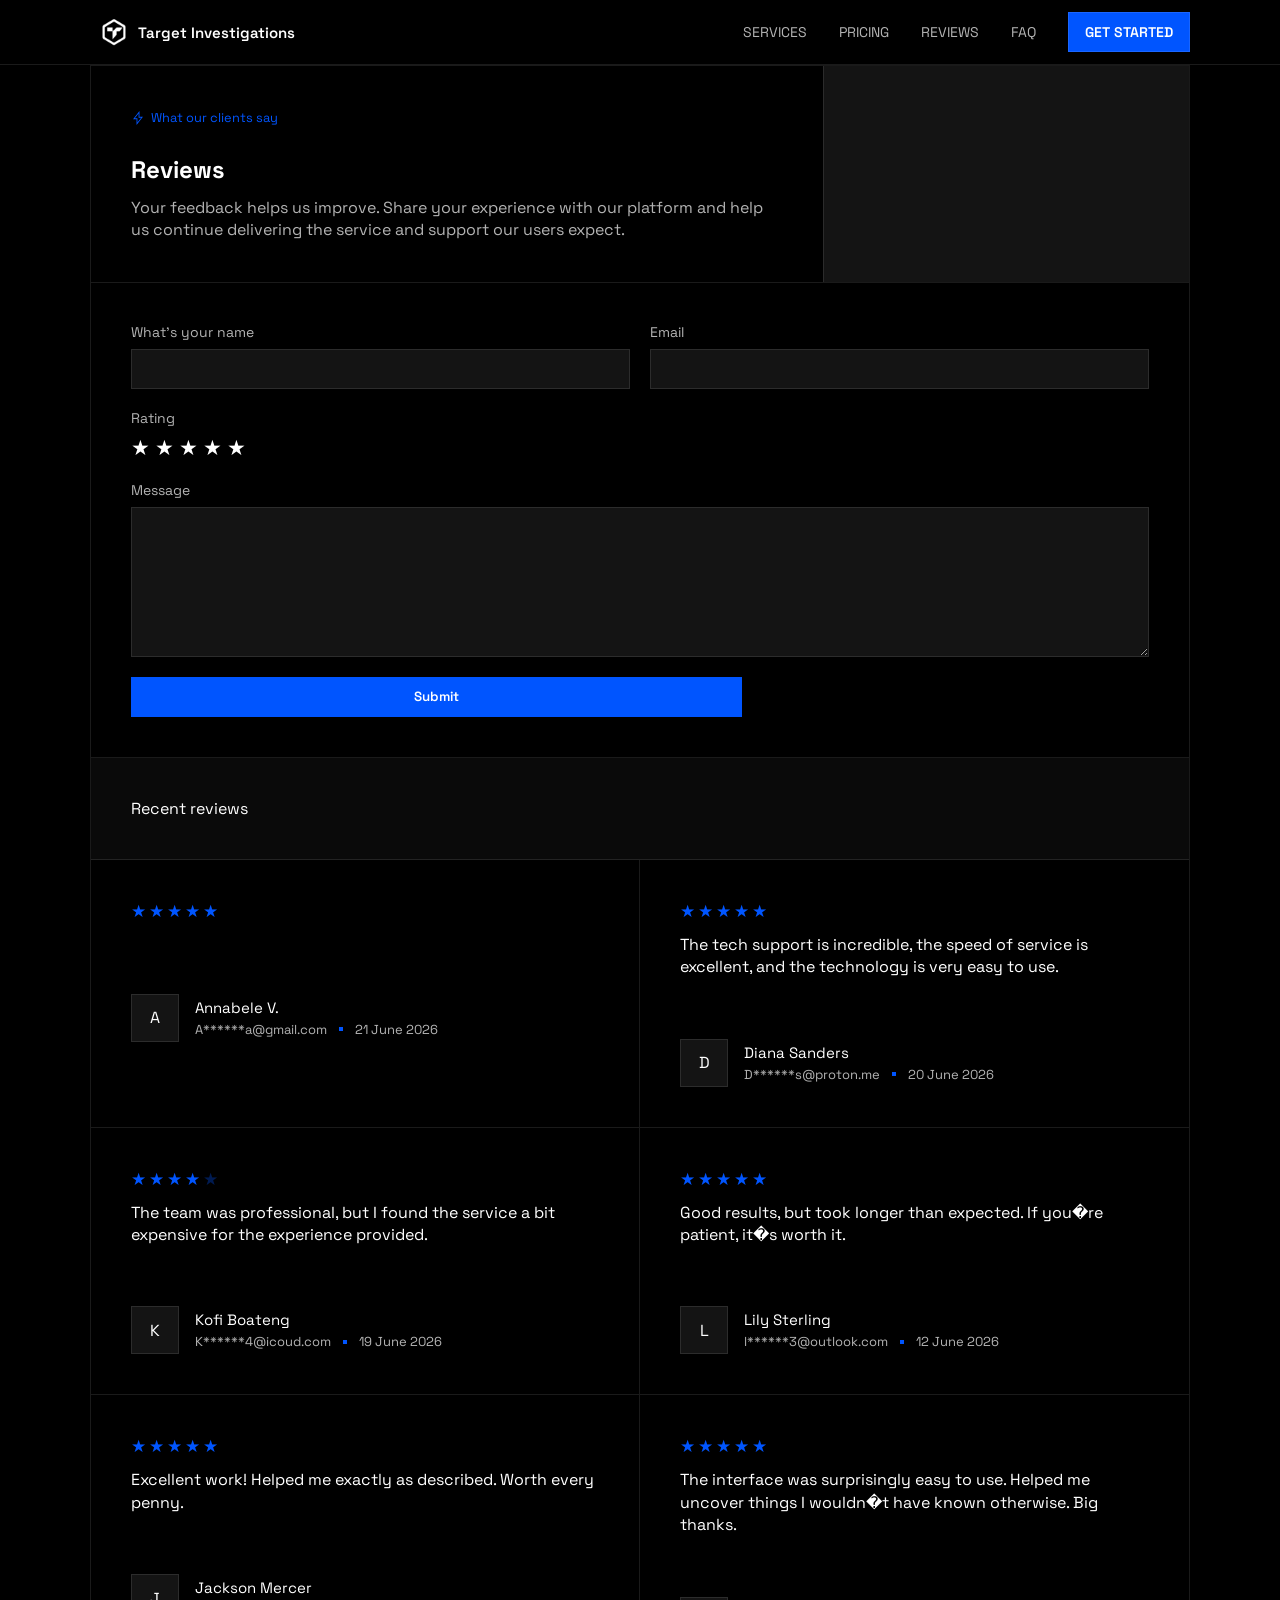
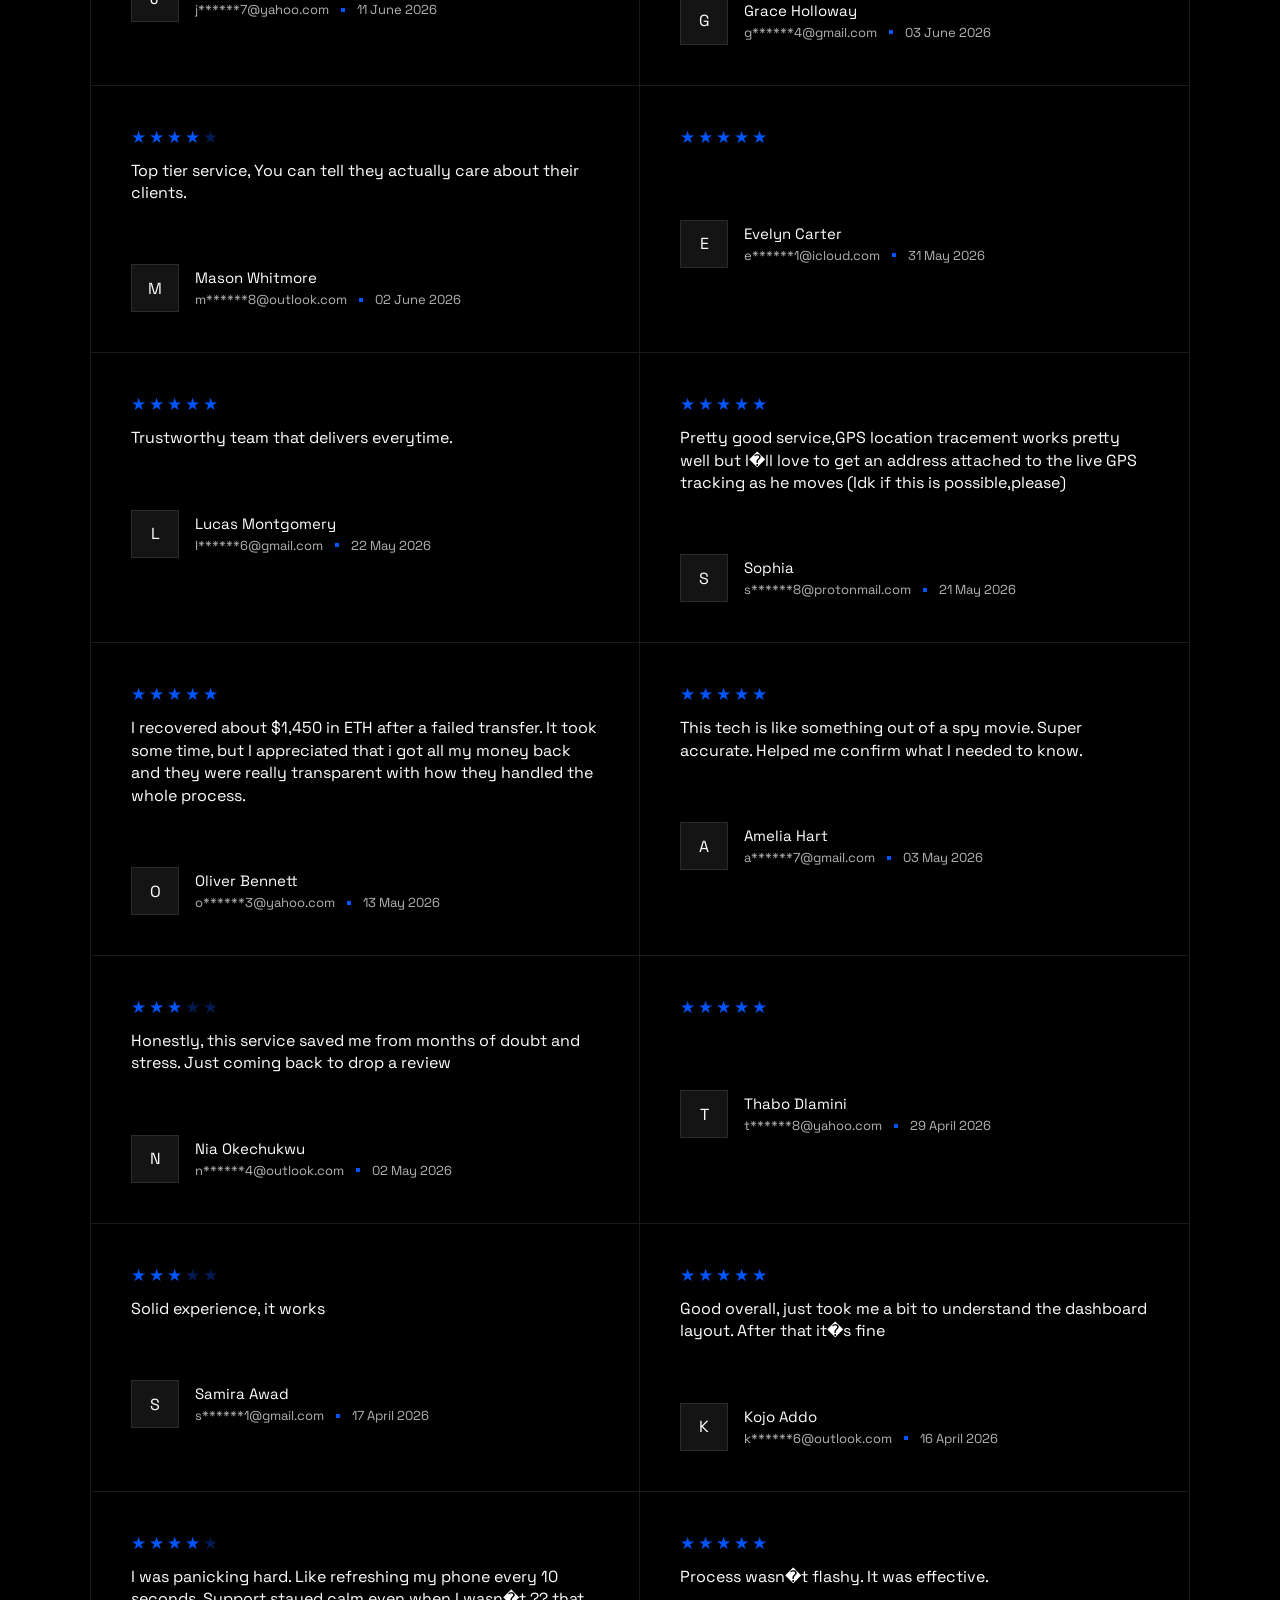
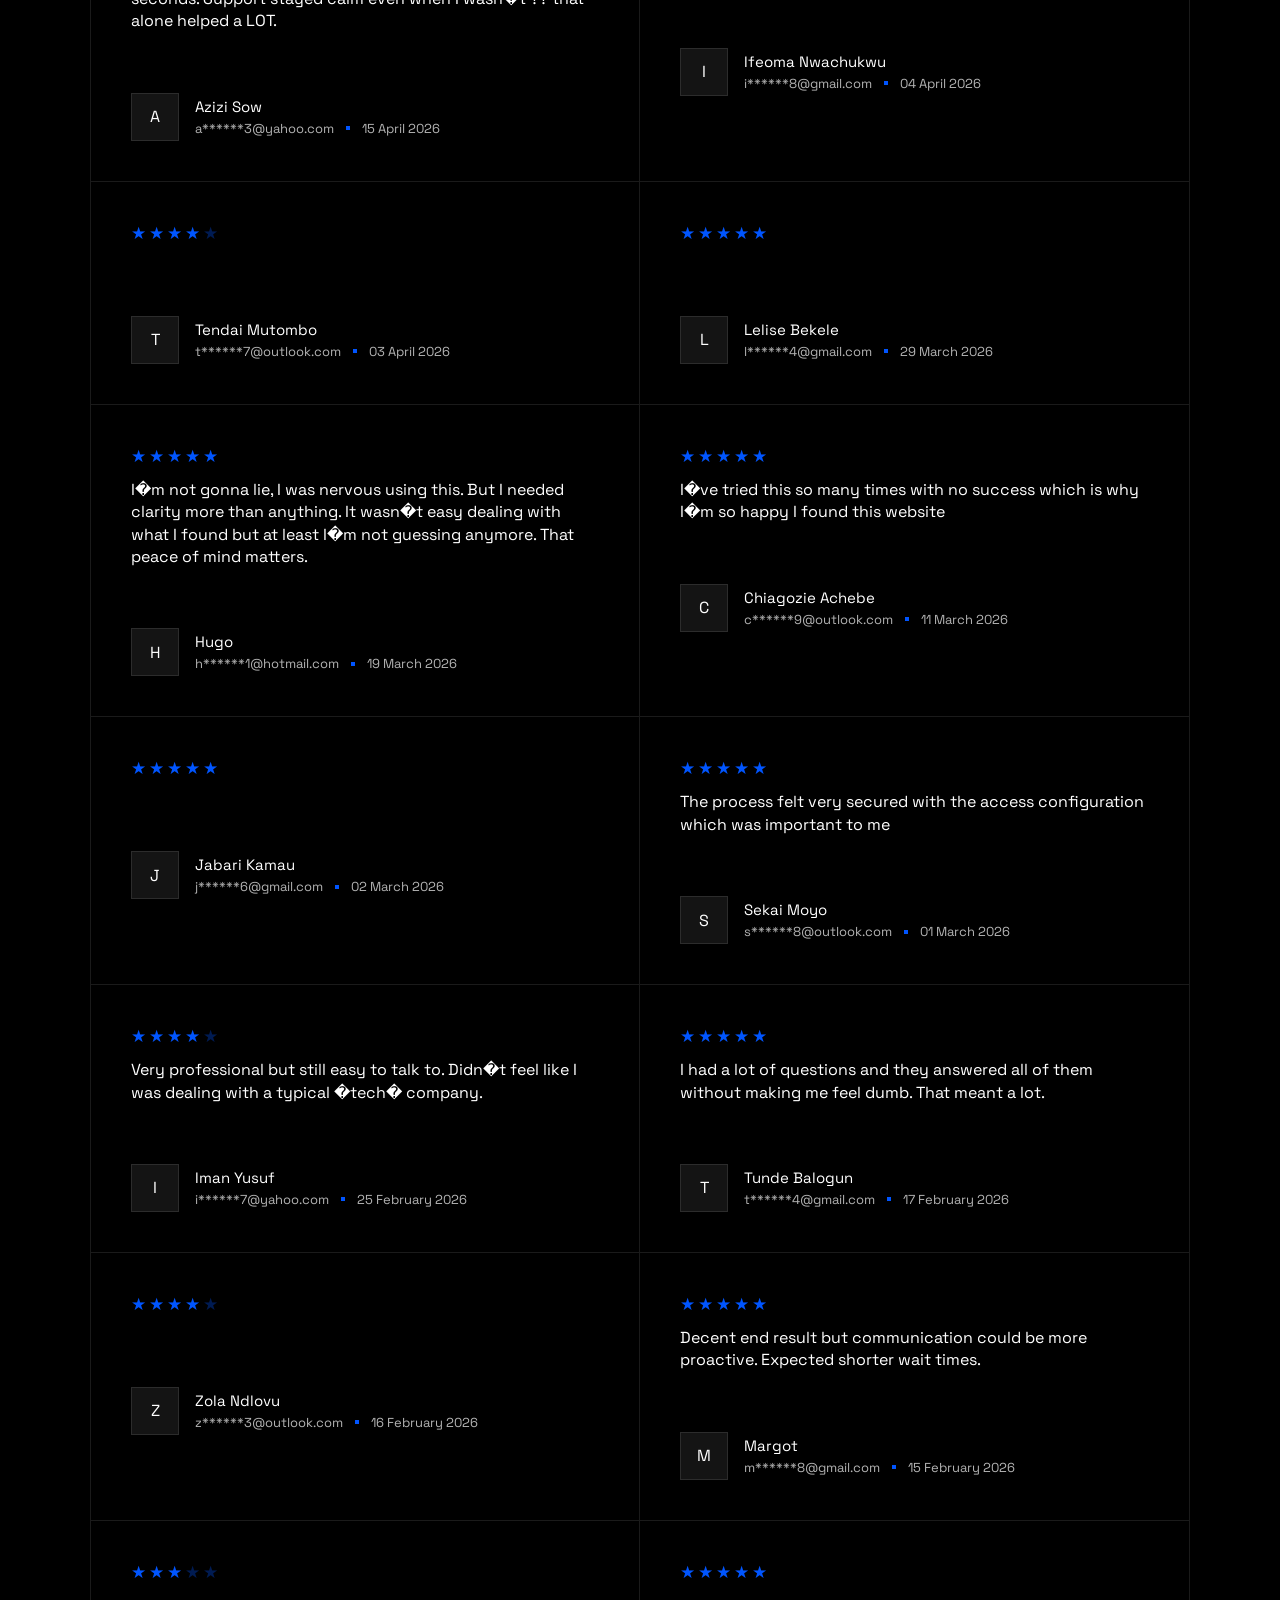
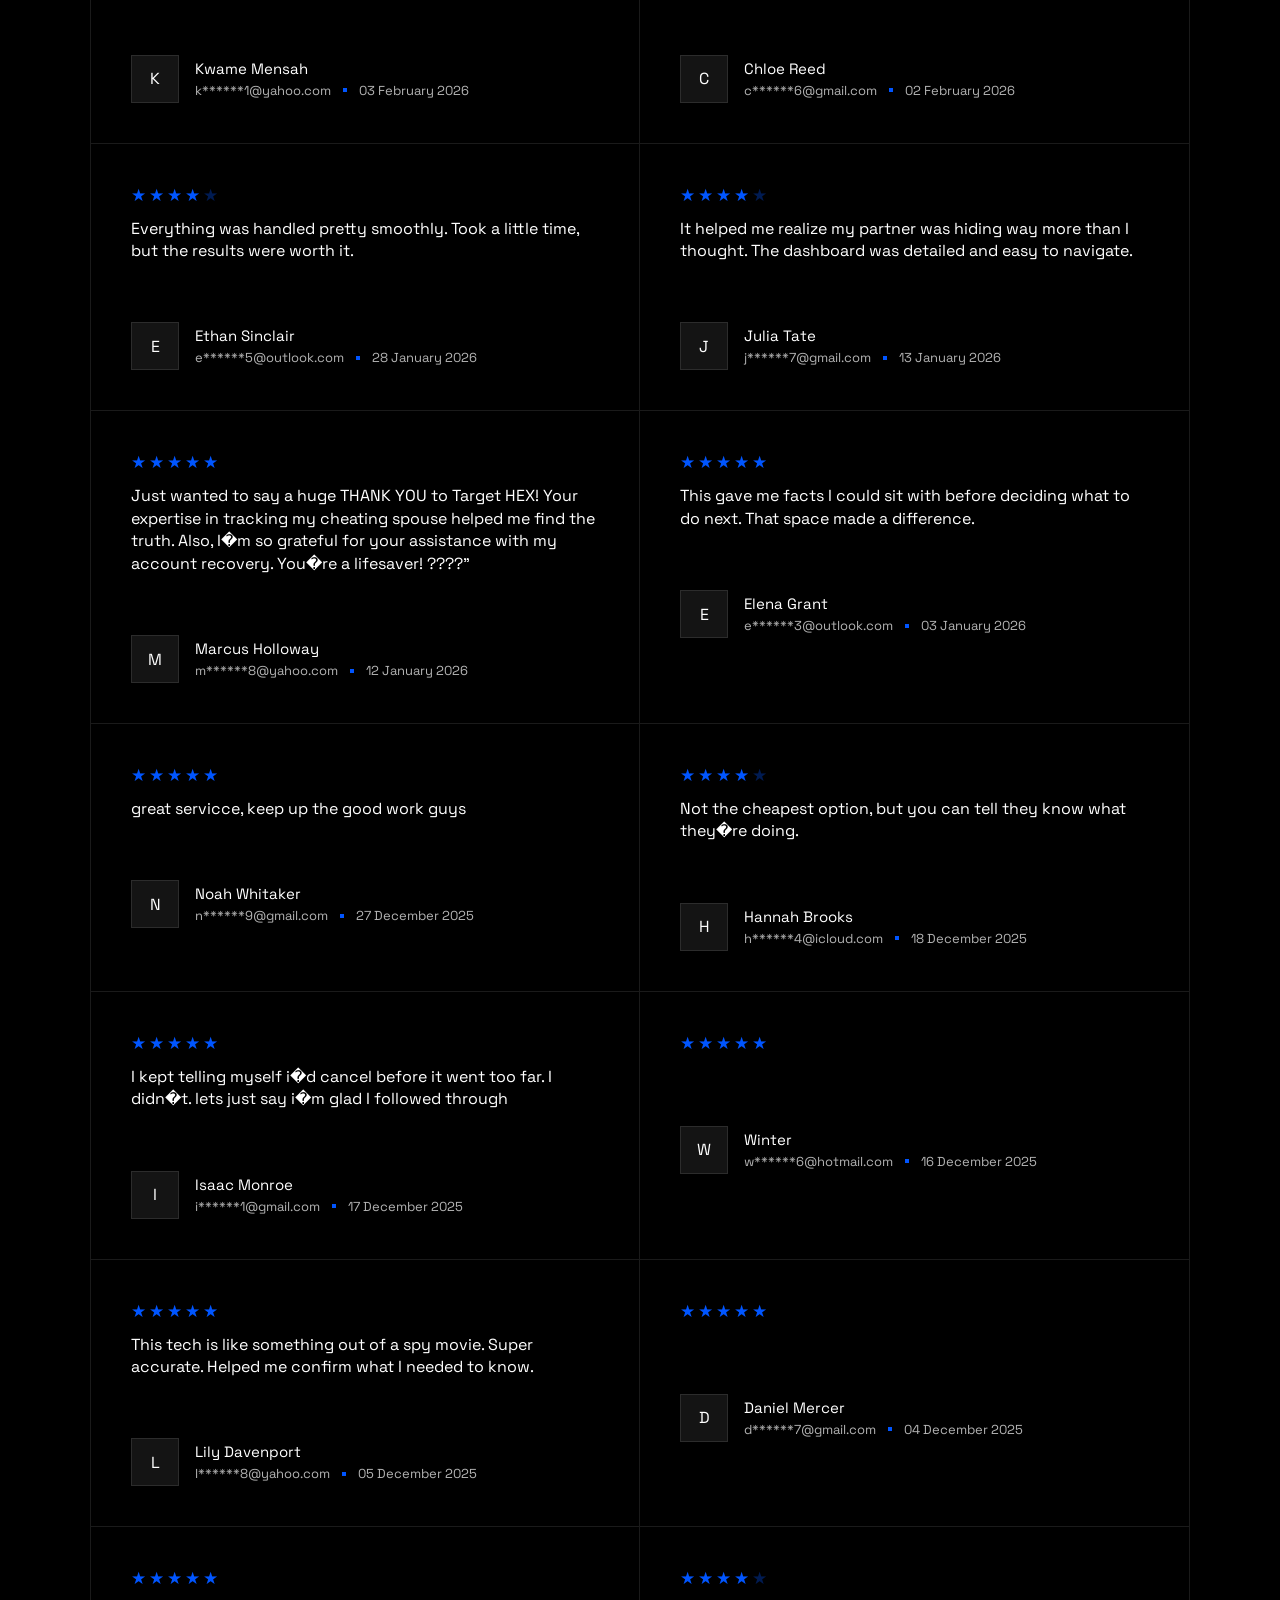
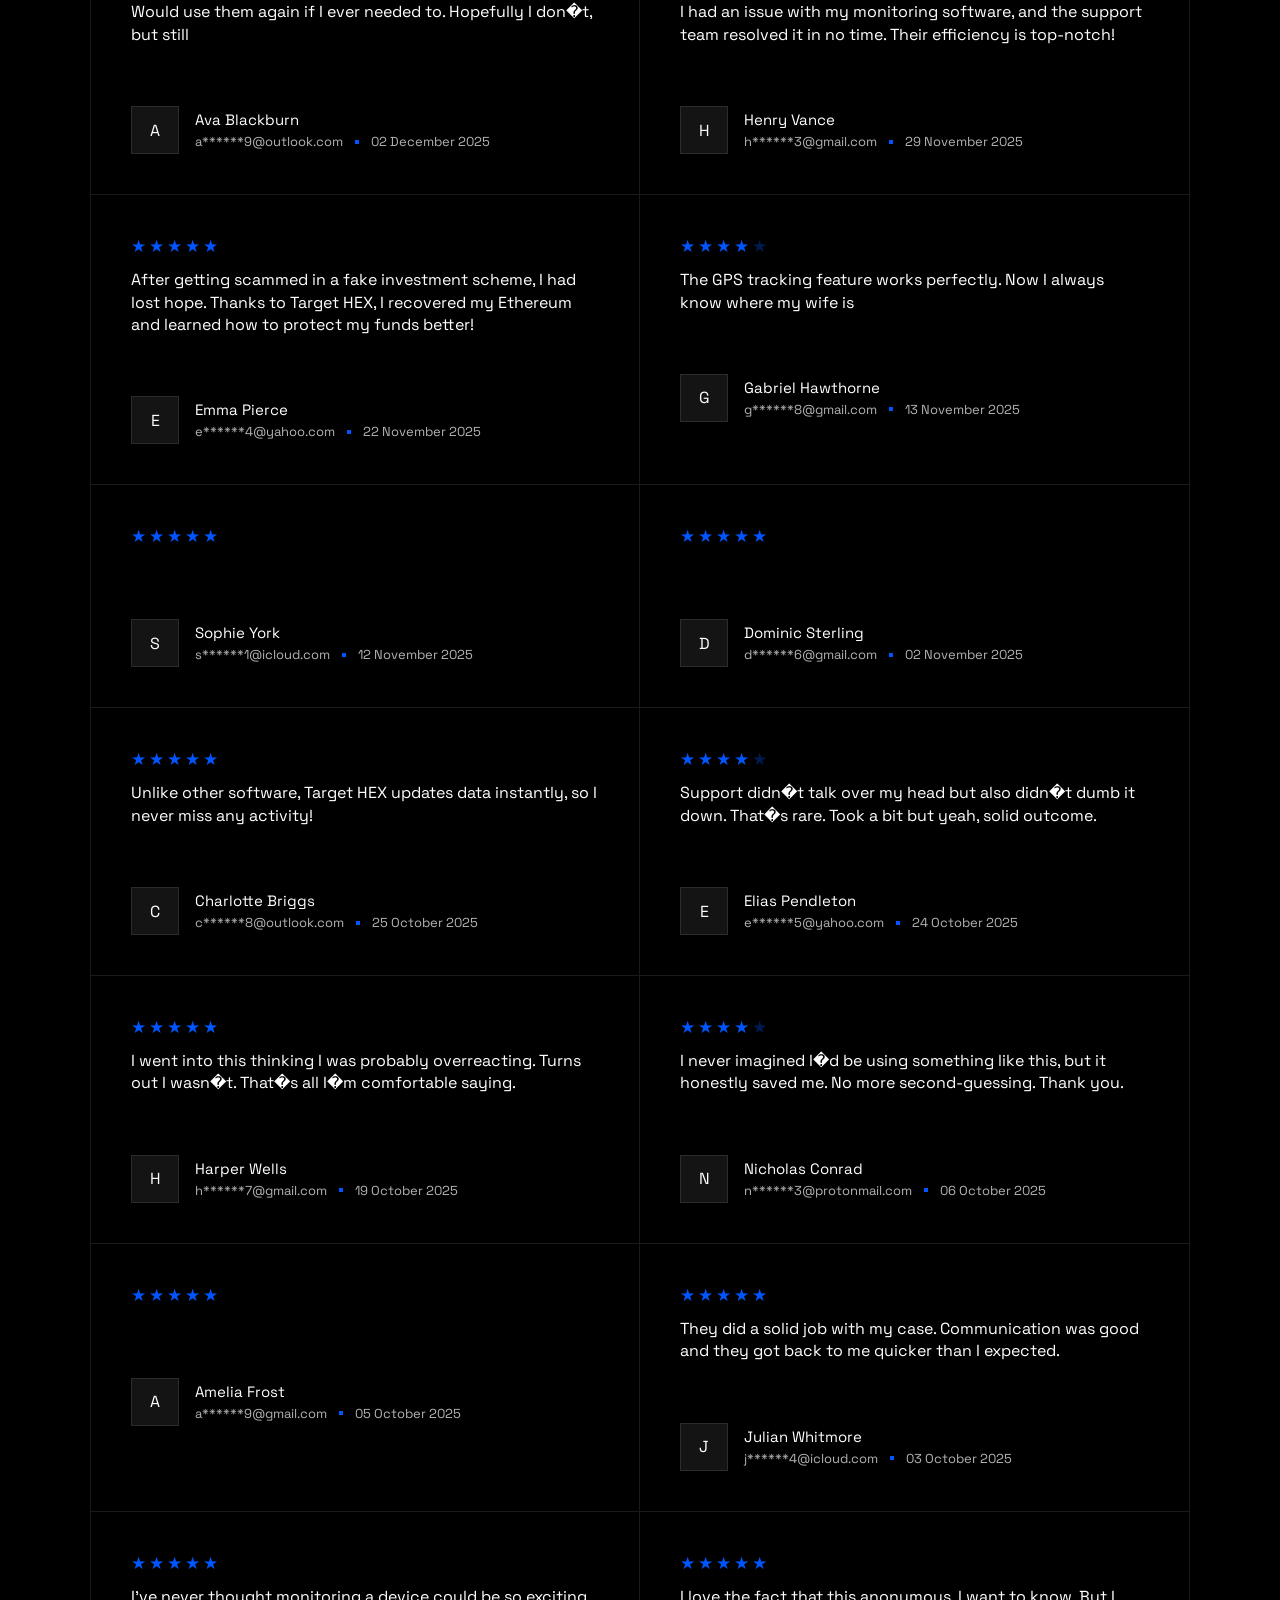
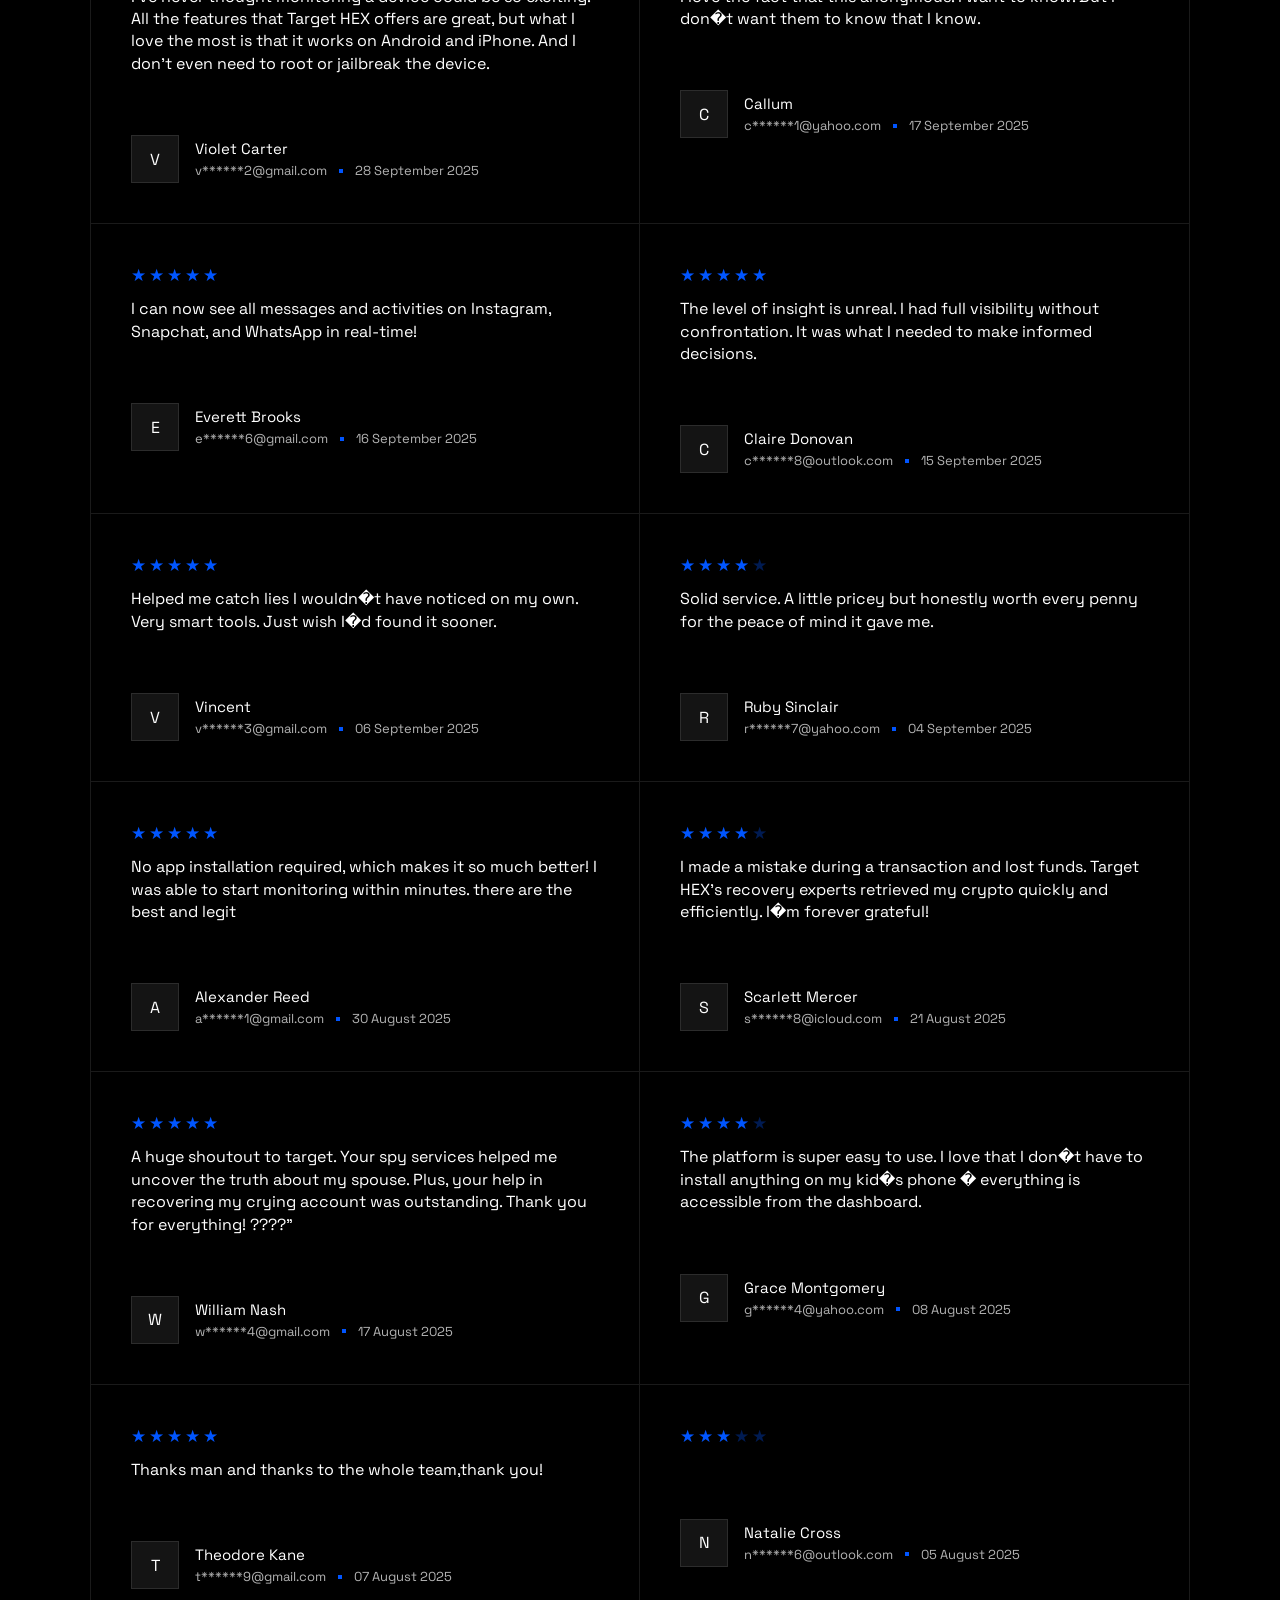
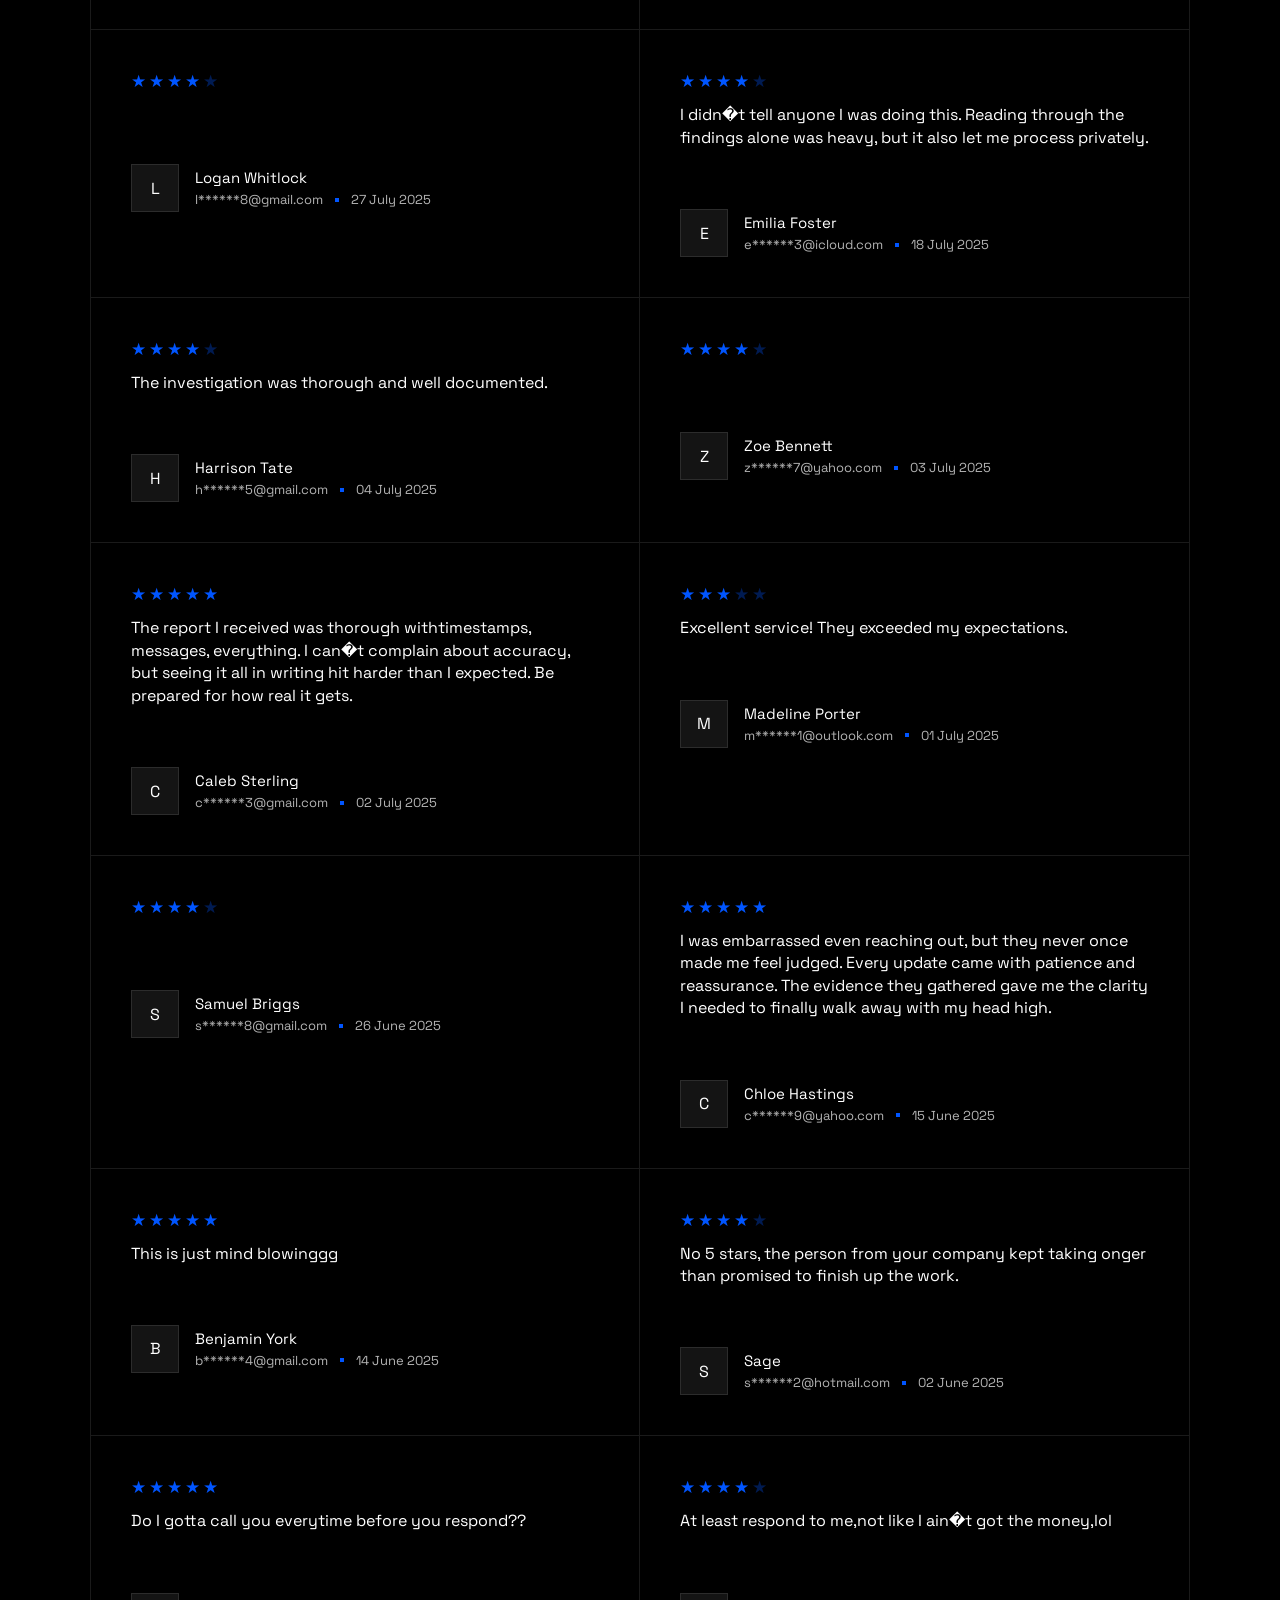
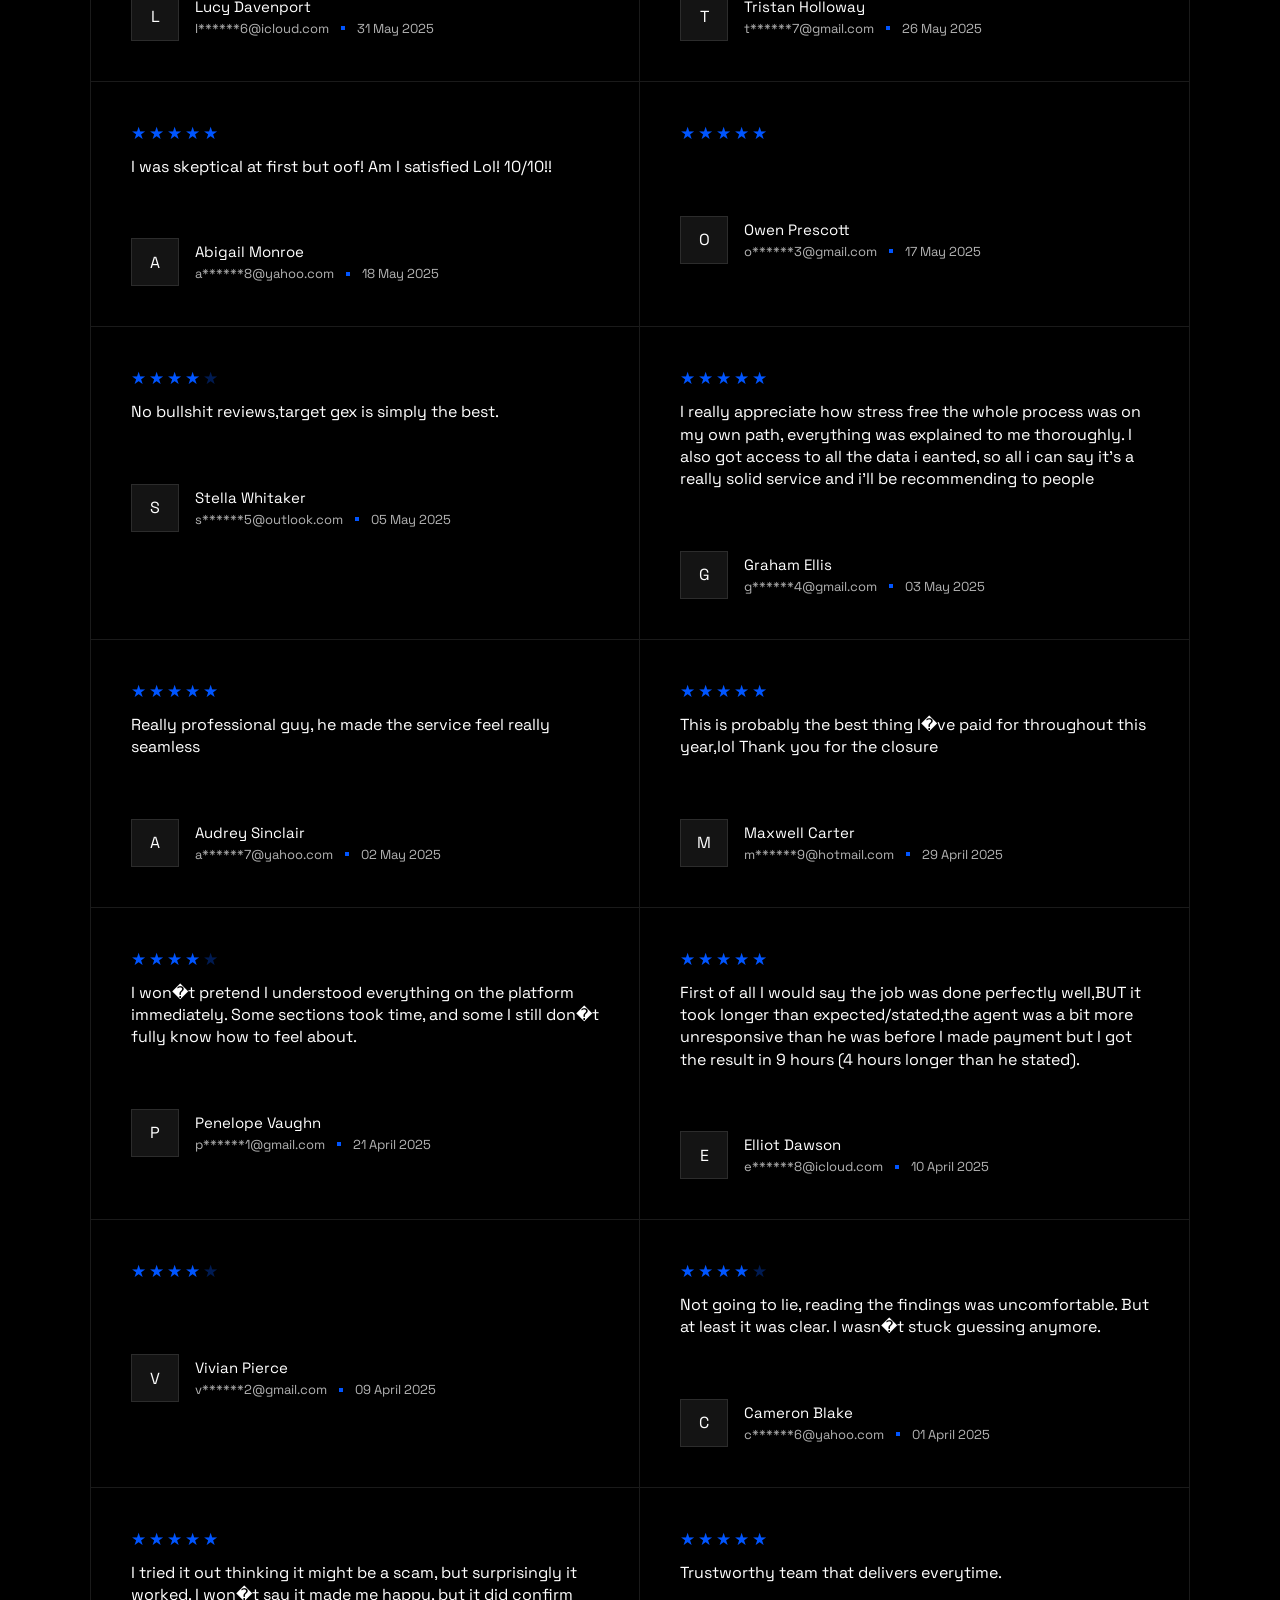
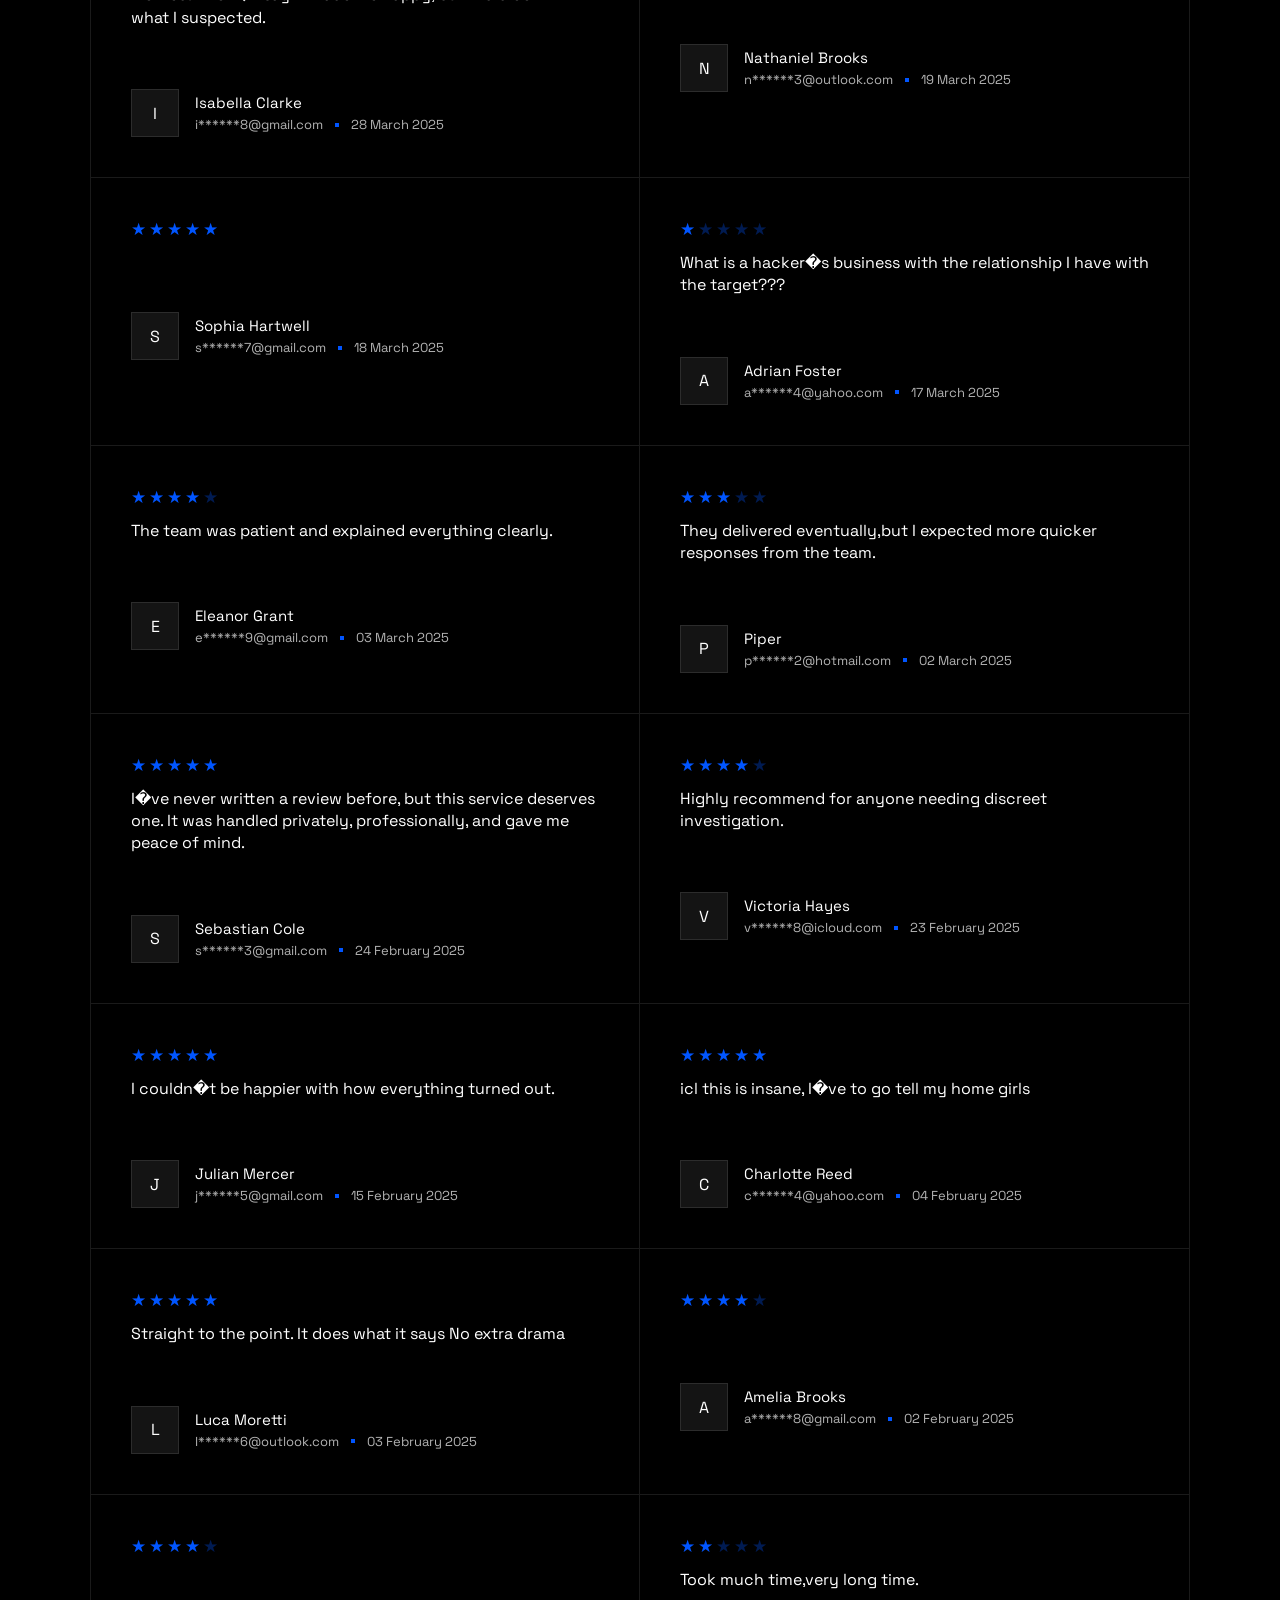
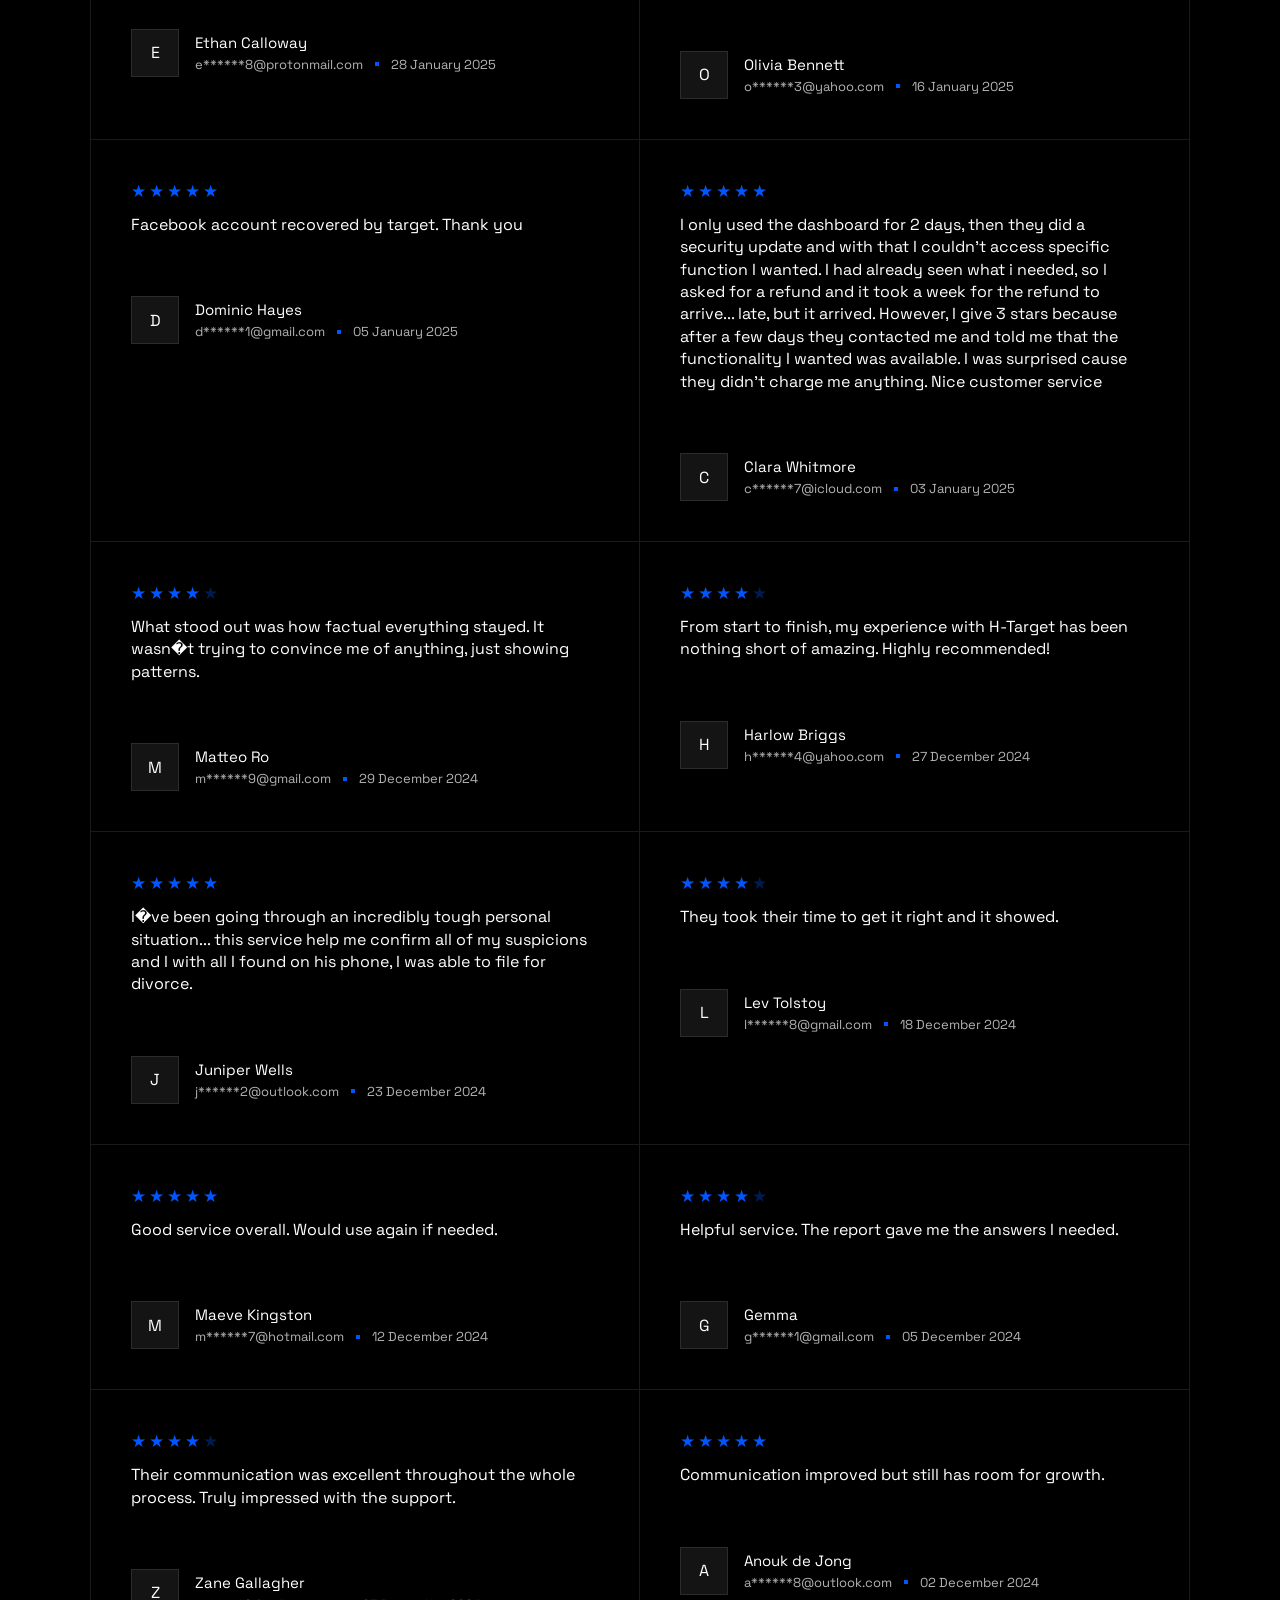
==== commit be2beea8: "Update index.html" ====
--- a/Reviews/index.html
+++ b/Reviews/index.html
@@ -3,7 +3,7 @@
 <head>
     <meta charset="UTF-8">
     <meta name="viewport" content="width=device-width, initial-scale=1.0">
-    <title>Target HEX | Reviews</title>
+    <title>Target Investigations | Reviews</title>
     <link rel="stylesheet" href="/style.css">
     <link rel="stylesheet" href="reviews.css">
 </head>
@@ -14,7 +14,7 @@
                 <a href="/">
                     <div class="logo-container">
                         <img src="/images/logo.png">
-                        <p>Target HEX</p>
+                        <p>Target Investigations</p>
                     </div>
                 </a>
                 <div class="nav-links-wrap">
@@ -303,7 +303,7 @@
                     <div class="faq-item">
                         <div class="topper">
                             <p class="question">
-                                Will Target Hex complete my job with a 100% guarantee?
+                                Will Target Investigations complete my job with a 100% guarantee?
                             </p>
                             <svg width="24" height="24" viewBox="0 0 24 24" fill="none" xmlns="http://www.w3.org/2000/svg">
                                 <path d="M11.2519 2.99988V11.2498H3.00195V12.7498H11.2519V20.9999H12.7519V12.7498H21.0019V11.2498H12.7519V2.99988H11.2519Z" fill="#fff"/>
@@ -317,14 +317,14 @@
                     <div class="faq-item">
                         <div class="topper">
                             <p class="question">
-                                Can I pay Target HEX directly?
-                            </p>
-                            <svg width="24" height="24" viewBox="0 0 24 24" fill="none" xmlns="http://www.w3.org/2000/svg">
-                                <path d="M11.2519 2.99988V11.2498H3.00195V12.7498H11.2519V20.9999H12.7519V12.7498H21.0019V11.2498H12.7519V2.99988H11.2519Z" fill="#fff"/>
-                            </svg>
-                        </div>
-                        <div class="answer">
-                            <p>Yes. We will provide you with any available online payment merchant tag to pay through •PayPal• Zelle• Apple Pay, etc. You can’t make a direct payment to Target HEX's personal account cause hackers stay anonymous.</p>
+                                Can I pay Target Investigations directly?
+                            </p>
+                            <svg width="24" height="24" viewBox="0 0 24 24" fill="none" xmlns="http://www.w3.org/2000/svg">
+                                <path d="M11.2519 2.99988V11.2498H3.00195V12.7498H11.2519V20.9999H12.7519V12.7498H21.0019V11.2498H12.7519V2.99988H11.2519Z" fill="#fff"/>
+                            </svg>
+                        </div>
+                        <div class="answer">
+                            <p>Yes. We will provide you with any available online payment merchant tag to pay through •PayPal• Zelle• Apple Pay, etc. You can’t make a direct payment to Target Investigations's personal account cause hackers stay anonymous.</p>
                         </div>
                     </div>
                 </div>
@@ -347,7 +347,7 @@
                             <a href="/">
                                 <div class="logo-container">
                                     <img src="/images/logo.png">
-                                    <p>Target HEX</p>
+                                    <p>Target Investigations</p>
                                 </div>
                             </a>
                             <form action="">
@@ -394,7 +394,7 @@
                         </div>
                     </div>
                     <div class="footer-bottom">
-                        <span>© 2026 Target HEX. All rights reserved.</span>
+                        <span>© 2026 Target Investigations. All rights reserved.</span>
                         <div class="legal">
                             <a href="#">Privacy Policy</a>
                             <a href="#">Terms & conditions</a>
@@ -410,4 +410,4 @@
     <script src="/launch-reviews.js"></script>
     <script src="/nw-review-function.js"></script>
 </body>
-</html>+</html>
--- a/style.css
+++ b/style.css
@@ -134,6 +134,7 @@
     padding: 0 16px;
     text-transform: uppercase;
     color: white;
+    font-size: 14px;
     display: flex;
     align-items: center;
     justify-content: center;
@@ -148,13 +149,13 @@
     background-color: var(--accent-color);
 }
 .primary:hover{
-    background-color: #0a0a0a;
+    background-color: #141414;
 }
 .secondary{
     background-color: #000;
 }
 .secondary:hover{
-    background-color: #0a0a0a;
+    background-color: #141414;
 }
 
 
@@ -249,7 +250,7 @@
 .left-hook{
     padding: 24px;
     border-right: 1px solid var(--borders);
-    background-color: #0a0a0a;
+    background-color: #141414;
     color: var(--secondary-text);
 }
 .right-hook{
@@ -289,7 +290,7 @@
     line-height: 1.4em;
 }
 .box{
-    background-color: #0a0a0a;
+    background-color: #141414;
     border-left: 1px solid var(--borders);
 }
 .video-wrap{
@@ -363,7 +364,7 @@
     color: var(--secondary-text);
 }
 .reasons > div.active{
-    background-color: #0a0a0a;
+    background-color: #141414;
     border-left: 2px solid white;
 }
 .images-why{
@@ -503,7 +504,7 @@
     display: flex;
     justify-content: center;
     align-items: center;
-    background-color: #0a0a0a;
+    background-color: #141414;
     border: 1px solid var(--borders);
 }
 
@@ -653,10 +654,11 @@
     outline: 0;
     width: 100%;
     padding: 0 12px;
-    background-color: #0a0a0a;
+    background-color: #141414;
     border: 1px solid var(--borders);
     color: white;
     font-size: 16px;
+    border-radius: 0px;
     transition: all ease 200ms;
 }
 .field input:focus{
@@ -670,11 +672,12 @@
 textarea{
     outline: 0;
     padding: 12px;
-    background-color: #0a0a0a;
+    background-color: #141414;
     border: 1px solid var(--borders);
     color: white;
     min-height: 150px;
     font-size: 16px;
+    border-radius: 0px;
 }
 form p{
     font-size: 14px;
@@ -791,7 +794,7 @@
     .section-title-sub{
         grid-column: span 3;
         padding: 40px 20px;
-        background-color: #0a0a0a;
+        background-color: #141414;
     }
     .video-wrap{
         aspect-ratio: 1;
@@ -939,7 +942,7 @@
     .section-title-sub{
         grid-column: span 3;
         padding: 40px 20px;
-        background-color: #0a0a0a;
+        background-color: #141414;
     }
     .video-wrap{
         aspect-ratio: 5/4;
@@ -1046,4 +1049,4 @@
         flex-flow: column;
     }
 
-}+}
